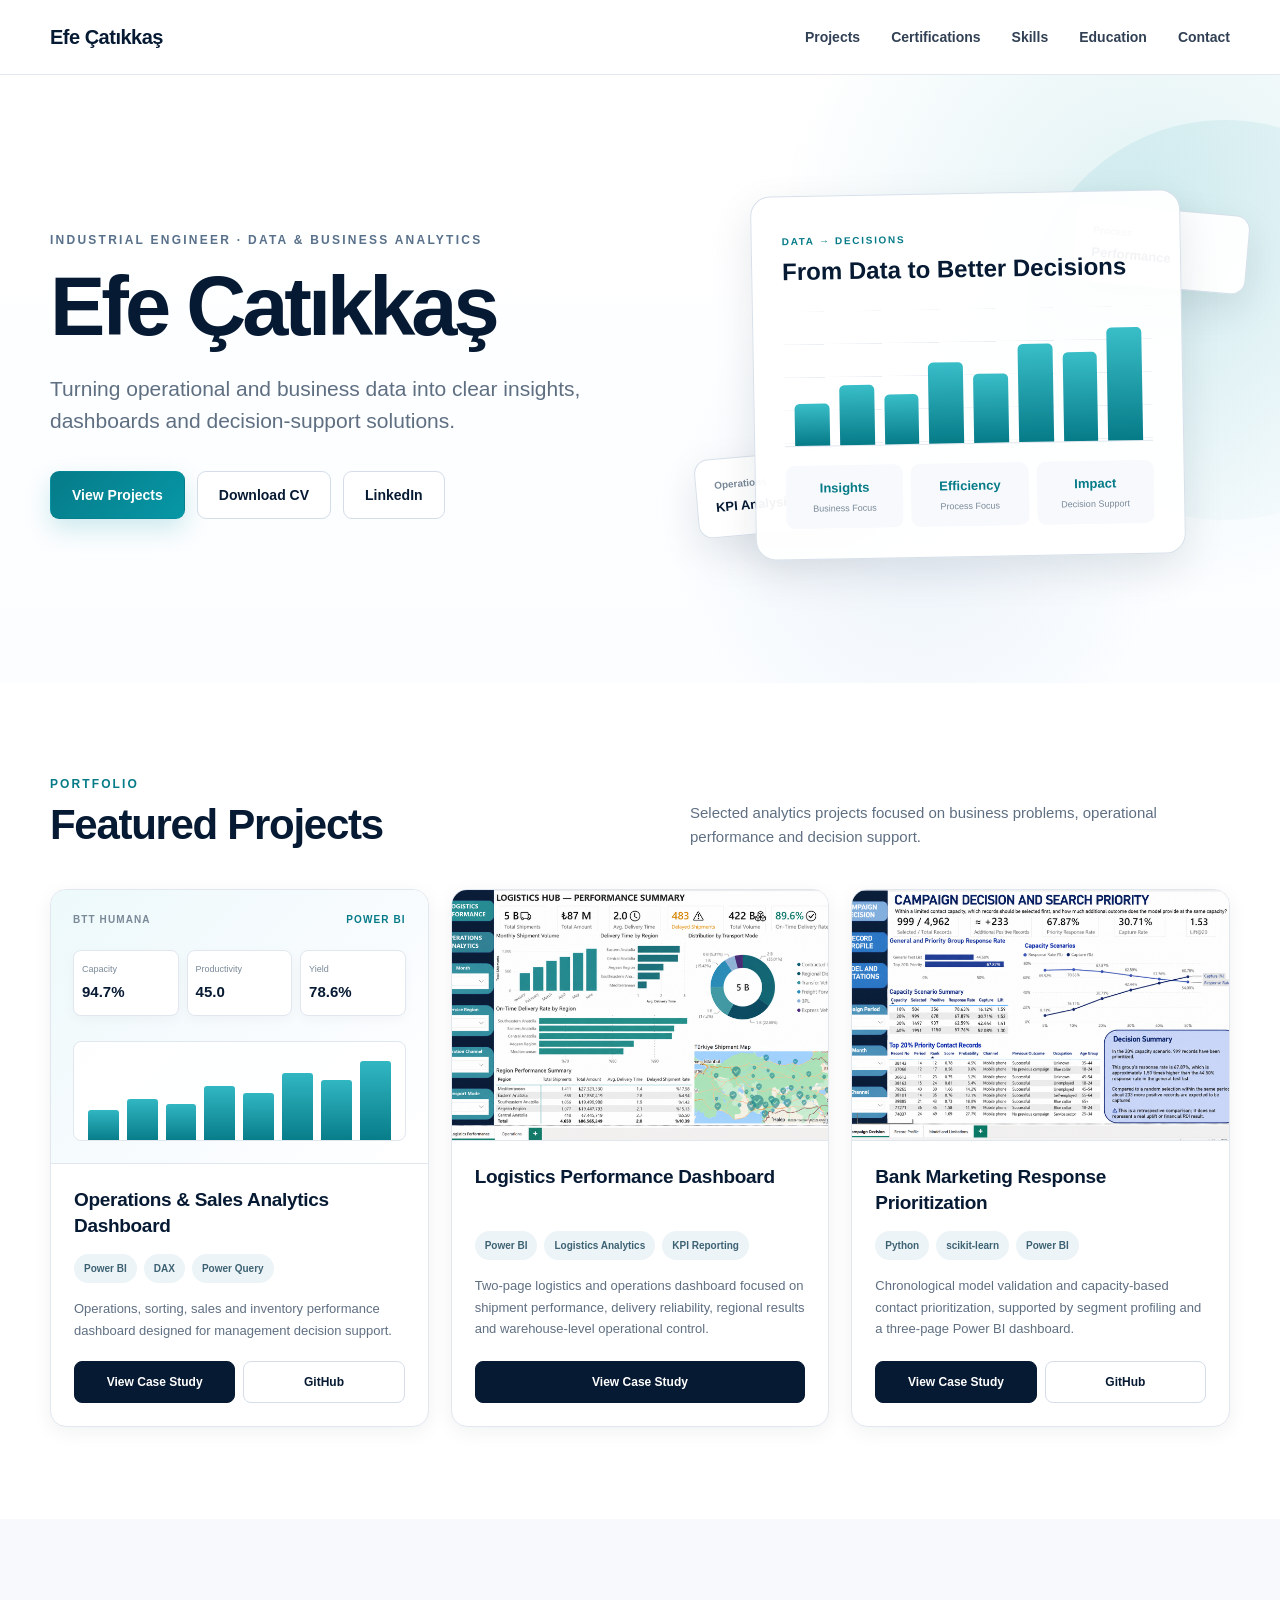
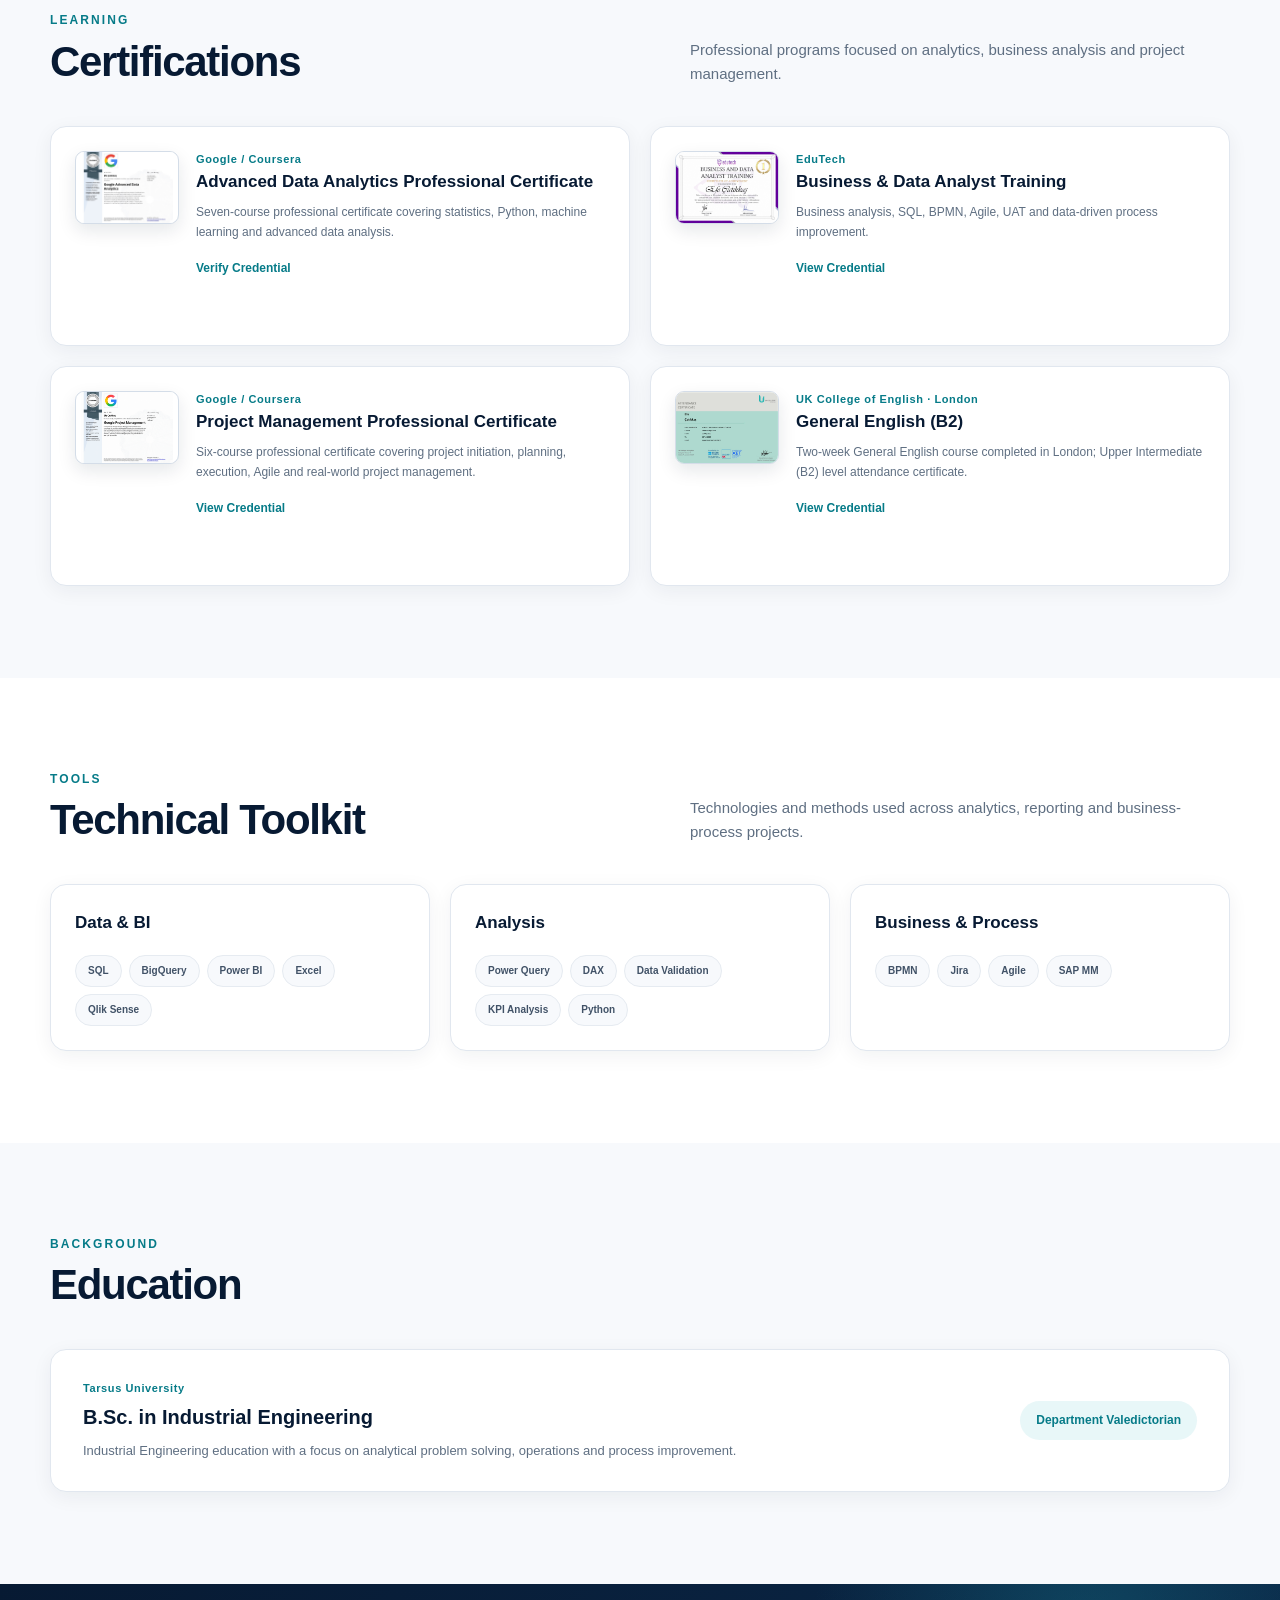
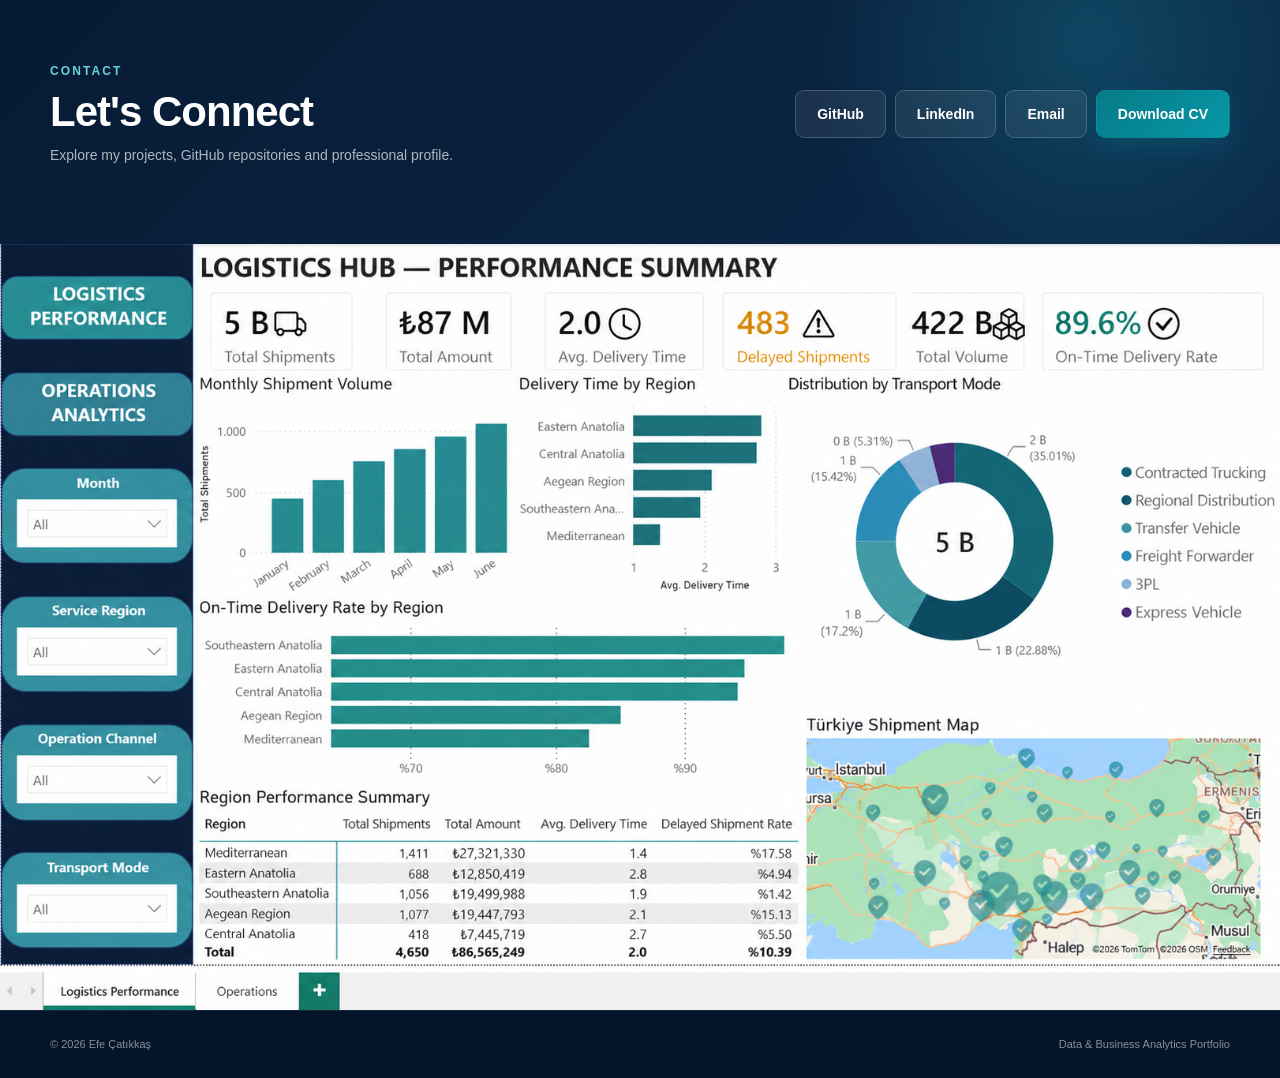
==== index.html @ 4081854e "Add Logistics dashboard hover overlay" ====
<!DOCTYPE html>
<html lang="en">

<head>
  <meta charset="UTF-8">
  <meta name="viewport" content="width=device-width, initial-scale=1.0">

  <meta
    name="description"
    content="Efe Çatıkkaş - Industrial Engineer focused on Data & Business Analytics, Power BI, SQL and business intelligence."
  >

  <title>Efe Çatıkkaş | Data & Business Analytics</title>

  <link rel="stylesheet" href="style.css">
</head>


<body>

  <!-- =========================
       NAVIGATION
  ========================== -->
  <header class="site-header">
    <div class="container nav-container">

      <a href="#home" class="logo">
        Efe Çatıkkaş
      </a>

      <nav class="nav-menu">
        <a href="#projects">Projects</a>
        <a href="#certifications">Certifications</a>
        <a href="#skills">Skills</a>
        <a href="#education">Education</a>
        <a href="#contact">Contact</a>
      </nav>

    </div>
  </header>


  <main>

    <!-- =========================
         HERO
    ========================== -->
    <section class="hero" id="home">

      <div class="container hero-grid">

        <div class="hero-content">

          <p class="eyebrow">
            INDUSTRIAL ENGINEER · DATA & BUSINESS ANALYTICS
          </p>

          <h1>
            Efe Çatıkkaş
          </h1>

          <p class="hero-description">
            Turning operational and business data into clear insights,
            dashboards and decision-support solutions.
          </p>

          <div class="hero-actions">

            <a href="#projects" class="btn btn-primary">
              View Projects
            </a>

            <a href="Efe_Catikkas_CV_EN.pdf" class="btn btn-secondary" download>
              Download CV
            </a>

            <a
              href="https://www.linkedin.com/in/efecatikkas/"
              target="_blank"
              rel="noopener noreferrer"
              class="btn btn-secondary"
            >
              LinkedIn
            </a>

          </div>

        </div>


        <div class="hero-visual">

          <div class="analytics-card main-analytics-card">

            <span class="card-label">
              DATA → DECISIONS
            </span>

            <h3>
              From Data to Better Decisions
            </h3>

            <div class="mini-chart">

              <span style="height: 35%;"></span>
              <span style="height: 50%;"></span>
              <span style="height: 42%;"></span>
              <span style="height: 68%;"></span>
              <span style="height: 58%;"></span>
              <span style="height: 82%;"></span>
              <span style="height: 75%;"></span>
              <span style="height: 95%;"></span>

            </div>

            <div class="hero-metrics">

              <div>
                <strong>Insights</strong>
                <span>Business Focus</span>
              </div>

              <div>
                <strong>Efficiency</strong>
                <span>Process Focus</span>
              </div>

              <div>
                <strong>Impact</strong>
                <span>Decision Support</span>
              </div>

            </div>

          </div>

          <div class="analytics-card floating-card floating-card-one">
            <span>Operations</span>
            <strong>KPI Analysis</strong>
          </div>

          <div class="analytics-card floating-card floating-card-two">
            <span>Process</span>
            <strong>Performance</strong>
          </div>

        </div>

      </div>
    </section>



    <!-- =========================
         FEATURED PROJECTS
    ========================== -->
    <section class="section" id="projects">

      <div class="container">

        <div class="section-heading">

          <div>
            <p class="section-kicker">PORTFOLIO</p>
            <h2>Featured Projects</h2>
          </div>

          <p class="section-description">
            Selected analytics projects focused on business problems,
            operational performance and decision support.
          </p>

        </div>


        <div class="projects-grid">

          <!-- PROJECT 1 -->
          <article class="project-card">

            <div class="project-preview powerbi-preview">

              <div class="preview-top">
                <span>BTT HUMANA</span>
                <span>POWER BI</span>
              </div>

              <div class="preview-kpis">

                <div>
                  <small>Capacity</small>
                  <strong>94.7%</strong>
                </div>

                <div>
                  <small>Productivity</small>
                  <strong>45.0</strong>
                </div>

                <div>
                  <small>Yield</small>
                  <strong>78.6%</strong>
                </div>

              </div>

              <div class="preview-chart">
                <span style="height: 35%;"></span>
                <span style="height: 48%;"></span>
                <span style="height: 42%;"></span>
                <span style="height: 63%;"></span>
                <span style="height: 55%;"></span>
                <span style="height: 78%;"></span>
                <span style="height: 70%;"></span>
                <span style="height: 92%;"></span>
              </div>

            </div>


            <div class="project-content">

              <h3>
                Operations & Sales Analytics Dashboard
              </h3>

              <div class="tags">
                <span>Power BI</span>
                <span>DAX</span>
                <span>Power Query</span>
              </div>

              <p>
                Operations, sorting, sales and inventory performance
                dashboard designed for management decision support.
              </p>

              <div class="project-actions">
                <a href="#" class="project-link primary-link">
                  View Case Study
                </a>

                <a href="#" class="project-link">
                  GitHub
                </a>
              </div>

            </div>

          </article>



          <!-- PROJECT 2 -->
          <article class="project-card logistics-card">

            <a
              href="projects/logistics-performance.html"
              class="project-preview project-image-preview"
              aria-label="View Logistics Performance Dashboard case study"
            >
              <img
                src="assets/projects/logistics-performance/logistics%20dashboard%2001.png"
                alt="Logistics Hub Performance Summary Power BI dashboard"
                loading="lazy"
              >
            </a>

            <div class="project-content">

              <h3>
                Logistics Performance Dashboard
              </h3>

              <div class="tags">
                <span>Power BI</span>
                <span>Logistics Analytics</span>
                <span>KPI Reporting</span>
              </div>

              <p>
                Two-page logistics and operations dashboard focused on shipment performance,
                delivery reliability, regional results and warehouse-level operational control.
              </p>

              <div class="project-actions">
                <a href="projects/logistics-performance.html" class="project-link primary-link">
                  View Case Study
                </a>
              </div>

            </div>

          </article>



          <!-- PROJECT 3 -->
          <article class="project-card bank-marketing-card">

            <a
              href="projects/bank-marketing.html"
              class="project-preview project-image-preview"
              aria-label="View Bank Marketing Response Prioritization case study"
            >
              <img
                src="assets/projects/bank-marketing/dashboard_01_campaign_decision.png"
                alt="Bank Marketing campaign decision Power BI dashboard"
                loading="lazy"
              >

            </a>

            <div class="project-content">

              <h3>
                Bank Marketing Response Prioritization
              </h3>

              <div class="tags">
                <span>Python</span>
                <span>scikit-learn</span>
                <span>Power BI</span>
              </div>

              <p>
                Chronological model validation and capacity-based contact prioritization,
                supported by segment profiling and a three-page Power BI dashboard.
              </p>

              <div class="project-actions">

                <a href="projects/bank-marketing.html" class="project-link primary-link">
                  View Case Study
                </a>

                <a
                  href="https://github.com/efe-catikkas/bank-marketing-response-prioritization_v1"
                  target="_blank"
                  rel="noopener noreferrer"
                  class="project-link"
                >
                  GitHub
                </a>

              </div>

            </div>

          </article>

        </div>

      </div>

    </section>



    <!-- =========================
         CERTIFICATIONS
    ========================== -->
    <section class="section section-soft" id="certifications">

      <div class="container">

        <div class="section-heading">

          <div>
            <p class="section-kicker">LEARNING</p>
            <h2>Certifications</h2>
          </div>

          <p class="section-description">
            Professional programs focused on analytics,
            business analysis and project management.
          </p>

        </div>


        <div class="certifications-grid">

          <!-- 1. GOOGLE ADVANCED DATA ANALYTICS -->
          <article class="cert-card cert-card-with-preview">

            <a
              href="assets/certificates/google-advanced-data-analytics-certificate.jpg"
              target="_blank"
              rel="noopener noreferrer"
              class="certificate-thumb"
              aria-label="Open Google Advanced Data Analytics Professional Certificate"
            >
              <img
                src="assets/certificates/google-advanced-data-analytics-certificate.jpg"
                alt="Google Advanced Data Analytics Professional Certificate awarded to Efe Çatıkkaş"
                loading="lazy"
              >

              <span class="certificate-preview" aria-hidden="true">
                <img
                  src="assets/certificates/google-advanced-data-analytics-certificate.jpg"
                  alt=""
                >
              </span>
            </a>

            <div>
              <p class="issuer">
                Google / Coursera
              </p>

              <h3>
                Advanced Data Analytics Professional Certificate
              </h3>

              <p>
                Seven-course professional certificate covering statistics,
                Python, machine learning and advanced data analysis.
              </p>

              <a
                href="https://coursera.org/verify/professional-cert/2J6U2GYQMDMS"
                target="_blank"
                rel="noopener noreferrer"
                class="text-link"
              >
                Verify Credential
              </a>
            </div>

          </article>


          <!-- 2. EDUTECH DATA & BUSINESS ANALYST -->
          <article class="cert-card cert-card-with-preview">

            <a
              href="assets/certificates/edutech-business-data-analyst-certificate.jpg"
              target="_blank"
              rel="noopener noreferrer"
              class="certificate-thumb"
              aria-label="Open EduTech Business and Data Analyst Training certificate"
            >
              <img
                src="assets/certificates/edutech-business-data-analyst-certificate.jpg"
                alt="EduTech Business and Data Analyst Training certificate awarded to Efe Çatıkkaş"
                loading="lazy"
              >

              <span class="certificate-preview" aria-hidden="true">
                <img
                  src="assets/certificates/edutech-business-data-analyst-certificate.jpg"
                  alt=""
                >
              </span>
            </a>

            <div>
              <p class="issuer">
                EduTech
              </p>

              <h3>
                Business & Data Analyst Training
              </h3>

              <p>
                Business analysis, SQL, BPMN, Agile,
                UAT and data-driven process improvement.
              </p>

              <a
                href="assets/certificates/edutech-business-data-analyst-certificate.jpg"
                target="_blank"
                rel="noopener noreferrer"
                class="text-link"
              >
                View Credential
              </a>
            </div>

          </article>


          <!-- 3. GOOGLE PROJECT MANAGEMENT -->
          <article class="cert-card cert-card-with-preview">

            <a
              href="assets/certificates/google-project-management-certificate.png"
              target="_blank"
              rel="noopener noreferrer"
              class="certificate-thumb"
              aria-label="Open Google Project Management Professional Certificate"
            >
              <img
                src="assets/certificates/google-project-management-certificate.png"
                alt="Google Project Management Professional Certificate awarded to Efe Çatıkkaş"
                loading="lazy"
              >

              <span class="certificate-preview" aria-hidden="true">
                <img
                  src="assets/certificates/google-project-management-certificate.png"
                  alt=""
                >
              </span>
            </a>

            <div>
              <p class="issuer">
                Google / Coursera
              </p>

              <h3>
                Project Management Professional Certificate
              </h3>

              <p>
                Six-course professional certificate covering project initiation,
                planning, execution, Agile and real-world project management.
              </p>

              <a
                href="assets/certificates/google-project-management-certificate.png"
                target="_blank"
                rel="noopener noreferrer"
                class="text-link"
              >
                View Credential
              </a>
            </div>

          </article>


          <!-- 4. UK COLLEGE OF ENGLISH -->
          <article class="cert-card cert-card-with-preview">

            <a
              href="assets/certificates/uk-college-english-b2-certificate.jpg"
              target="_blank"
              rel="noopener noreferrer"
              class="certificate-thumb"
              aria-label="Open UK College of English General English B2 attendance certificate"
            >
              <img
                src="assets/certificates/uk-college-english-b2-certificate.jpg"
                alt="UK College of English General English B2 attendance certificate awarded to Efe Çatıkkaş"
                loading="lazy"
              >

              <span class="certificate-preview" aria-hidden="true">
                <img
                  src="assets/certificates/uk-college-english-b2-certificate.jpg"
                  alt=""
                >
              </span>
            </a>

            <div>
              <p class="issuer">
                UK College of English · London
              </p>

              <h3>
                General English (B2)
              </h3>

              <p>
                Two-week General English course completed in London;
                Upper Intermediate (B2) level attendance certificate.
              </p>

              <a
                href="assets/certificates/uk-college-english-b2-certificate.jpg"
                target="_blank"
                rel="noopener noreferrer"
                class="text-link"
              >
                View Credential
              </a>
            </div>

          </article>

        </div>

      </div>

    </section>



    <!-- =========================
         TECHNICAL TOOLKIT
    ========================== -->
    <section class="section" id="skills">

      <div class="container">

        <div class="section-heading">

          <div>
            <p class="section-kicker">TOOLS</p>
            <h2>Technical Toolkit</h2>
          </div>

          <p class="section-description">
            Technologies and methods used across analytics,
            reporting and business-process projects.
          </p>

        </div>


        <div class="skills-grid">

          <article class="skill-card">

            <h3>Data & BI</h3>

            <div class="skill-tags">
              <span>SQL</span>
              <span>BigQuery</span>
              <span>Power BI</span>
              <span>Excel</span>
              <span>Qlik Sense</span>
            </div>

          </article>


          <article class="skill-card">

            <h3>Analysis</h3>

            <div class="skill-tags">
              <span>Power Query</span>
              <span>DAX</span>
              <span>Data Validation</span>
              <span>KPI Analysis</span>
              <span>Python</span>
            </div>

          </article>


          <article class="skill-card">

            <h3>Business & Process</h3>

            <div class="skill-tags">
              <span>BPMN</span>
              <span>Jira</span>
              <span>Agile</span>
              <span>SAP MM</span>
            </div>

          </article>

        </div>

      </div>

    </section>



    <!-- =========================
         EDUCATION
    ========================== -->
    <section class="section section-soft" id="education">

      <div class="container">

        <div class="section-heading">

          <div>
            <p class="section-kicker">BACKGROUND</p>
            <h2>Education</h2>
          </div>

        </div>


        <article class="education-card">

          <div>

            <p class="issuer">
              Tarsus University
            </p>

            <h3>
              B.Sc. in Industrial Engineering
            </h3>

            <p>
              Industrial Engineering education with a focus on
              analytical problem solving, operations and process improvement.
            </p>

          </div>

          <div class="education-highlight">
            Department Valedictorian
          </div>

        </article>

      </div>

    </section>



    <!-- =========================
         CONTACT
    ========================== -->
    <section class="contact-section" id="contact">

      <div class="container contact-grid">

        <div>

          <p class="section-kicker">
            CONTACT
          </p>

          <h2>
            Let's Connect
          </h2>

          <p>
            Explore my projects, GitHub repositories and professional profile.
          </p>

        </div>


        <div class="contact-actions">

          <a
            href="https://github.com/efe-catikkas"
            target="_blank"
            rel="noopener noreferrer"
            class="btn btn-secondary"
          >
            GitHub
          </a>

          <a
            href="https://www.linkedin.com/in/efecatikkas/"
            target="_blank"
            rel="noopener noreferrer"
            class="btn btn-secondary"
          >
            LinkedIn
          </a>

          <a href="mailto:a.efe.catikkas@gmail.com" class="btn btn-secondary">
            Email
          </a>

          <a href="Efe_Catikkas_CV_EN.pdf" class="btn btn-primary" download>
            Download CV
          </a>

        </div>

      </div>

    </section>

  </main>



  <div class="bank-marketing-hover-overlay" aria-hidden="true">
    <div class="bank-marketing-hover-frame">
      <img
        src="assets/projects/bank-marketing/dashboard_01_campaign_decision.png"
        alt=""
      >
    </div>
  </div>


  <div class="logistics-hover-overlay" aria-hidden="true">
    <div class="logistics-hover-frame">
      <img
        src="assets/projects/logistics-performance/logistics%20dashboard%2001.png"
        alt=""
      >
    </div>
  </div>


  <!-- =========================
       FOOTER
  ========================== -->
  <footer class="footer">

    <div class="container footer-content">

      <p>
        © 2026 Efe Çatıkkaş
      </p>

      <p>
        Data & Business Analytics Portfolio
      </p>

    </div>

  </footer>

  <script src="script.js"></script>

</body>

</html>
---- style.css ----
/* =========================================================
   EFE ÇATIKKAŞ
   DATA & BUSINESS ANALYTICS PORTFOLIO
   ========================================================= */


/* =========================
   ROOT / DESIGN TOKENS
========================= */

:root {
  --navy: #071a33;
  --navy-2: #0b2443;
  --navy-3: #12345a;

  --teal: #0797a6;
  --teal-dark: #067b88;
  --teal-soft: #e8f7f8;

  --blue-soft: #eef5fb;

  --text: #14233a;
  --text-soft: #5f6f82;
  --text-light: #7a8998;

  --white: #ffffff;
  --background: #ffffff;
  --background-soft: #f7f9fc;

  --border: #e1e7ef;
  --border-dark: #d4dde8;

  --shadow-sm:
    0 5px 20px rgba(7, 26, 51, 0.06);

  --shadow-md:
    0 15px 40px rgba(7, 26, 51, 0.10);

  --shadow-lg:
    0 25px 60px rgba(7, 26, 51, 0.14);

  --radius-sm: 10px;
  --radius-md: 16px;
  --radius-lg: 24px;

  --container: 1180px;
}


/* =========================
   RESET
========================= */

* {
  margin: 0;
  padding: 0;
  box-sizing: border-box;
}

html {
  scroll-behavior: smooth;
  scroll-padding-top: 90px;
}

body {
  font-family:
    Inter,
    ui-sans-serif,
    -apple-system,
    BlinkMacSystemFont,
    "Segoe UI",
    Roboto,
    Helvetica,
    Arial,
    sans-serif;

  background: var(--background);
  color: var(--text);
  line-height: 1.6;
  -webkit-font-smoothing: antialiased;
}

a {
  color: inherit;
  text-decoration: none;
}

button,
a {
  -webkit-tap-highlight-color: transparent;
}

img {
  max-width: 100%;
  display: block;
}


/* =========================
   GENERAL LAYOUT
========================= */

.container {
  width: min(calc(100% - 48px), var(--container));
  margin: 0 auto;
}

.section {
  padding: 92px 0;
}

.section-soft {
  background: var(--background-soft);
}

.section-heading {
  display: flex;
  align-items: flex-end;
  justify-content: space-between;
  gap: 40px;
  margin-bottom: 40px;
}

.section-heading h2 {
  font-size: clamp(30px, 4vw, 42px);
  line-height: 1.15;
  letter-spacing: -1.3px;
  color: var(--navy);
}

.section-kicker {
  color: var(--teal-dark);
  font-size: 12px;
  font-weight: 800;
  letter-spacing: 2.1px;
  margin-bottom: 7px;
}

.section-description {
  max-width: 540px;
  color: var(--text-soft);
  font-size: 15px;
}


/* =========================
   NAVIGATION
========================= */

.site-header {
  position: sticky;
  top: 0;
  z-index: 1000;

  background: rgba(255, 255, 255, 0.92);
  backdrop-filter: blur(16px);
  -webkit-backdrop-filter: blur(16px);

  border-bottom: 1px solid rgba(225, 231, 239, 0.9);
}

.nav-container {
  min-height: 74px;

  display: flex;
  align-items: center;
  justify-content: space-between;
  gap: 30px;
}

.logo {
  color: var(--navy);
  font-weight: 800;
  font-size: 20px;
  letter-spacing: -0.5px;
  transition: color 0.2s ease;
}

.logo:hover {
  color: var(--teal-dark);
}

.nav-menu {
  display: flex;
  align-items: center;
  gap: 31px;
}

.nav-menu a {
  position: relative;

  font-size: 14px;
  font-weight: 600;
  color: #314054;

  transition: color 0.2s ease;
}

.nav-menu a::after {
  content: "";
  position: absolute;

  left: 0;
  bottom: -7px;

  width: 0;
  height: 2px;

  background: var(--teal);
  border-radius: 99px;

  transition: width 0.22s ease;
}

.nav-menu a:hover {
  color: var(--teal-dark);
}

.nav-menu a:hover::after {
  width: 100%;
}


/* =========================
   BUTTONS
========================= */

.btn {
  min-height: 48px;

  display: inline-flex;
  align-items: center;
  justify-content: center;

  padding: 0 21px;

  border-radius: 9px;

  font-size: 14px;
  font-weight: 700;

  border: 1px solid transparent;

  transition:
    transform 0.2s ease,
    box-shadow 0.2s ease,
    background 0.2s ease,
    border-color 0.2s ease;
}

.btn:hover {
  transform: translateY(-2px);
}

.btn-primary {
  background: linear-gradient(
    135deg,
    var(--teal-dark),
    var(--teal)
  );

  color: white;

  box-shadow:
    0 10px 25px rgba(7, 151, 166, 0.19);
}

.btn-primary:hover {
  box-shadow:
    0 14px 32px rgba(7, 151, 166, 0.26);
}

.btn-secondary {
  background: white;
  color: var(--navy);

  border-color: var(--border-dark);
}

.btn-secondary:hover {
  border-color: var(--teal);
  box-shadow: var(--shadow-sm);
}


/* =========================
   HERO
========================= */

.hero {
  position: relative;
  overflow: hidden;

  padding: 90px 0 98px;

  background:
    radial-gradient(
      circle at 90% 25%,
      rgba(7, 151, 166, 0.12),
      transparent 30%
    ),
    radial-gradient(
      circle at 72% 72%,
      rgba(39, 115, 180, 0.08),
      transparent 25%
    ),
    linear-gradient(
      180deg,
      #ffffff 0%,
      #fbfdff 100%
    );
}

.hero::before {
  content: "";

  position: absolute;
  width: 400px;
  height: 400px;

  top: 45px;
  right: -145px;

  border-radius: 50%;

  background:
    linear-gradient(
      135deg,
      rgba(7, 151, 166, 0.10),
      rgba(7, 151, 166, 0)
    );

  pointer-events: none;
}

.hero-grid {
  display: grid;
  grid-template-columns:
    minmax(0, 1.05fr)
    minmax(420px, 0.95fr);

  align-items: center;
  gap: 76px;
}

.hero-content {
  position: relative;
  z-index: 5;
}

.eyebrow {
  margin-bottom: 16px;

  color: #58708a;

  font-size: 12px;
  font-weight: 800;

  letter-spacing: 2.25px;
}

.hero h1 {
  color: var(--navy);

  font-size: clamp(54px, 7vw, 83px);
  line-height: 0.98;

  letter-spacing: -4px;
  font-weight: 800;

  margin-bottom: 25px;
}

.hero-description {
  max-width: 650px;

  color: var(--text-soft);

  font-size: clamp(18px, 2vw, 21px);
  line-height: 1.55;
}

.hero-actions {
  display: flex;
  flex-wrap: wrap;
  gap: 12px;

  margin-top: 33px;
}


/* =========================
   HERO ANALYTICS GRAPHIC
========================= */

.hero-visual {
  position: relative;

  min-height: 420px;

  display: flex;
  align-items: center;
  justify-content: center;
}

.analytics-card {
  background: rgba(255, 255, 255, 0.95);

  border: 1px solid rgba(210, 220, 231, 0.88);

  box-shadow: var(--shadow-md);
}

.main-analytics-card {
  position: relative;
  z-index: 3;

  width: min(100%, 430px);

  padding: 30px;

  border-radius: 20px;

  transform: rotate(-1deg);
}

.card-label {
  display: inline-block;

  color: var(--teal-dark);

  font-size: 10px;
  font-weight: 800;

  letter-spacing: 1.7px;

  margin-bottom: 8px;
}

.main-analytics-card h3 {
  color: var(--navy);

  font-size: 24px;
  line-height: 1.2;

  margin-bottom: 25px;
}

.mini-chart {
  height: 135px;

  padding: 15px 10px 0;

  display: flex;
  align-items: flex-end;
  justify-content: space-between;
  gap: 10px;

  border-bottom: 1px solid var(--border);

  background:
    repeating-linear-gradient(
      to bottom,
      transparent,
      transparent 32px,
      rgba(225, 231, 239, 0.75) 33px
    );
}

.mini-chart span {
  width: 10%;

  border-radius: 5px 5px 0 0;

  background:
    linear-gradient(
      to top,
      var(--teal-dark),
      #39bec8
    );
}

.hero-metrics {
  display: grid;
  grid-template-columns: repeat(3, 1fr);

  gap: 8px;

  margin-top: 19px;
}

.hero-metrics div {
  padding: 13px 8px;

  text-align: center;

  background: var(--background-soft);

  border-radius: 9px;
}

.hero-metrics strong {
  display: block;

  color: var(--teal-dark);

  font-size: 13px;
}

.hero-metrics span {
  display: block;

  margin-top: 2px;

  color: var(--text-light);

  font-size: 9px;
}

.floating-card {
  position: absolute;

  width: 175px;

  padding: 18px;

  border-radius: 14px;

  z-index: 2;
}

.floating-card span {
  display: block;

  color: var(--text-light);

  font-size: 10px;
  font-weight: 600;

  margin-bottom: 4px;
}

.floating-card strong {
  display: block;

  color: var(--navy);

  font-size: 13px;
}

.floating-card-one {
  left: -10px;
  bottom: 53px;

  transform: rotate(-5deg);
}

.floating-card-two {
  right: -18px;
  top: 44px;

  transform: rotate(5deg);
}


/* =========================
   PROJECTS
========================= */

.projects-grid {
  display: grid;

  grid-template-columns: repeat(3, 1fr);

  gap: 22px;
}

.project-card {
  overflow: hidden;

  display: flex;
  flex-direction: column;

  background: white;

  border: 1px solid var(--border);

  border-radius: var(--radius-md);

  box-shadow: var(--shadow-sm);

  transition:
    transform 0.25s ease,
    box-shadow 0.25s ease,
    border-color 0.25s ease;
}

.project-card:hover {
  transform: translateY(-7px);

  border-color: #cbd8e4;

  box-shadow: var(--shadow-md);
}

.project-preview {
  min-height: 250px;

  padding: 22px;

  border-bottom: 1px solid var(--border);

  background:
    linear-gradient(
      145deg,
      #f3f8fb,
      #ffffff
    );
}

.preview-top {
  display: flex;
  align-items: center;
  justify-content: space-between;

  margin-bottom: 22px;

  font-size: 10px;
  font-weight: 800;

  letter-spacing: 1.1px;

  color: var(--text-light);
}

.preview-top span:last-child {
  color: var(--teal-dark);
}

.preview-kpis {
  display: grid;

  grid-template-columns: repeat(3, 1fr);

  gap: 8px;

  margin-bottom: 25px;
}

.preview-kpis div {
  padding: 11px 8px;

  background: white;

  border: 1px solid var(--border);
  border-radius: 8px;

  box-shadow:
    0 4px 12px rgba(7, 26, 51, 0.035);
}

.preview-kpis small {
  display: block;

  color: var(--text-light);

  font-size: 9px;

  margin-bottom: 2px;
}

.preview-kpis strong {
  color: var(--navy);

  font-size: 15px;
}


/* Power BI preview */

.powerbi-preview {
  background:
    linear-gradient(
      135deg,
      #edf9fa,
      #f7fbfe 50%,
      #ffffff
    );
}

.preview-chart {
  height: 100px;

  display: flex;
  align-items: flex-end;
  gap: 8px;

  padding: 12px 14px 0;

  border-radius: 8px;

  background: rgba(255, 255, 255, 0.9);

  border: 1px solid var(--border);
}

.preview-chart span {
  flex: 1;

  min-height: 12px;

  background:
    linear-gradient(
      to top,
      #087d8a,
      #31b7c2
    );

  border-radius: 3px 3px 0 0;
}


/* Forensic preview */

.forensic-preview {
  background:
    linear-gradient(
      135deg,
      #f3f7fb,
      #ffffff
    );
}

.risk-bars {
  padding: 14px;

  border: 1px solid var(--border);

  border-radius: 9px;

  background: white;
}

.risk-bars div {
  display: grid;

  grid-template-columns: 98px 1fr;

  align-items: center;

  gap: 9px;

  margin-bottom: 11px;
}

.risk-bars div:last-child {
  margin-bottom: 0;
}

.risk-bars span {
  color: var(--text-soft);

  font-size: 9px;
}

.risk-bars i {
  display: block;

  height: 9px;

  border-radius: 99px;

  background:
    linear-gradient(
      to right,
      var(--navy-3),
      #4c85ba
    );
}


/* P2P preview */

.process-preview {
  background:
    linear-gradient(
      135deg,
      #eff8fb,
      #ffffff
    );
}

.process-flow {
  display: flex;
  align-items: center;
  justify-content: space-between;

  gap: 4px;

  margin: 37px 0 34px;
}

.process-flow div {
  flex: 1;

  padding: 12px 4px;

  background: white;

  border: 1px solid #bbd7e2;

  border-radius: 7px;

  color: var(--navy);

  text-align: center;

  font-size: 9px;
  font-weight: 700;

  box-shadow:
    0 4px 10px rgba(7, 26, 51, 0.04);
}

.process-flow span {
  color: var(--teal);
  font-size: 14px;
  font-weight: 800;
}

.process-summary {
  display: grid;
  grid-template-columns: repeat(2, 1fr);

  gap: 8px;
}

.process-summary div {
  padding: 10px;

  background: white;

  border: 1px solid var(--border);

  border-radius: 8px;
}

.process-summary small {
  display: block;

  color: var(--text-light);

  font-size: 9px;
}

.process-summary strong {
  color: var(--navy);
  font-size: 15px;
}


/* Project content */

.project-content {
  flex: 1;

  display: flex;
  flex-direction: column;

  padding: 23px;
}

.project-content h3 {
  min-height: 54px;

  color: var(--navy);

  font-size: 19px;
  line-height: 1.35;

  letter-spacing: -0.3px;

  margin-bottom: 13px;
}

.tags,
.skill-tags {
  display: flex;
  flex-wrap: wrap;

  gap: 7px;
}

.tags {
  margin-bottom: 15px;
}

.tags span,
.skill-tags span {
  display: inline-flex;
  align-items: center;

  min-height: 29px;

  padding: 0 10px;

  border-radius: 99px;

  background: #edf4f7;

  color: #3d6273;

  font-size: 10px;
  font-weight: 650;
}

.project-content p {
  color: var(--text-soft);

  font-size: 13px;
  line-height: 1.65;

  margin-bottom: 20px;
}

.project-actions {
  display: flex;
  gap: 8px;

  margin-top: auto;
}

.project-link {
  min-height: 42px;

  display: inline-flex;
  align-items: center;
  justify-content: center;

  flex: 1;

  padding: 0 14px;

  border-radius: 8px;

  border: 1px solid var(--border-dark);

  color: var(--navy);

  font-size: 12px;
  font-weight: 700;

  transition:
    background 0.2s ease,
    color 0.2s ease,
    border-color 0.2s ease,
    transform 0.2s ease;
}

.project-link:hover {
  transform: translateY(-1px);

  border-color: var(--teal);
}

.primary-link {
  color: white;

  background: var(--navy);

  border-color: var(--navy);
}

.primary-link:hover {
  color: white;

  background: var(--navy-2);

  border-color: var(--navy-2);
}


/* =========================
   CERTIFICATIONS
========================= */

.certifications-grid {
  display: grid;

  grid-template-columns: repeat(2, 1fr);

  gap: 20px;
}

.cert-card {
  min-height: 220px;

  display: grid;
  grid-template-columns: 54px 1fr;

  align-items: start;

  gap: 17px;

  padding: 24px;

  background: white;

  border: 1px solid var(--border);

  border-radius: var(--radius-md);

  box-shadow: var(--shadow-sm);

  transition:
    transform 0.22s ease,
    box-shadow 0.22s ease;
}

.cert-card:hover {
  transform: translateY(-5px);
  box-shadow: var(--shadow-md);
}

.cert-icon {
  width: 50px;
  height: 50px;

  display: flex;
  align-items: center;
  justify-content: center;

  border-radius: 13px;

  background:
    linear-gradient(
      135deg,
      var(--navy),
      var(--teal)
    );

  color: white;

  font-size: 20px;
  font-weight: 800;
}

.issuer {
  color: var(--teal-dark);

  font-size: 11px;
  font-weight: 800;

  letter-spacing: 0.6px;

  margin-bottom: 3px;
}

.cert-card h3 {
  color: var(--navy);

  font-size: 17px;
  line-height: 1.35;

  margin-bottom: 9px;
}

.cert-card p:not(.issuer) {
  color: var(--text-soft);

  font-size: 12px;
  line-height: 1.6;

  margin-bottom: 12px;
}

.text-link {
  color: var(--teal-dark);

  font-size: 12px;
  font-weight: 750;
}

.text-link:hover {
  text-decoration: underline;
}


/* =========================
   SKILLS
========================= */

.skills-grid {
  display: grid;

  grid-template-columns: repeat(3, 1fr);

  gap: 20px;
}

.skill-card {
  min-height: 160px;

  padding: 24px;

  background: white;

  border: 1px solid var(--border);

  border-radius: var(--radius-md);

  box-shadow: var(--shadow-sm);
}

.skill-card h3 {
  color: var(--navy);

  font-size: 17px;

  margin-bottom: 18px;
}

.skill-tags span {
  min-height: 32px;

  padding: 0 12px;

  background: var(--background-soft);

  border: 1px solid #e6ebf1;

  color: #415267;
}


/* =========================
   EDUCATION
========================= */

.education-card {
  display: flex;
  align-items: center;
  justify-content: space-between;

  gap: 40px;

  padding: 30px 32px;

  background: white;

  border: 1px solid var(--border);

  border-radius: var(--radius-md);

  box-shadow: var(--shadow-sm);
}

.education-card h3 {
  color: var(--navy);

  font-size: 20px;

  margin-bottom: 8px;
}

.education-card p:not(.issuer) {
  max-width: 670px;

  color: var(--text-soft);

  font-size: 13px;
}

.education-highlight {
  flex-shrink: 0;

  padding: 10px 16px;

  border-radius: 99px;

  background: var(--teal-soft);

  color: var(--teal-dark);

  font-size: 12px;
  font-weight: 800;
}


/* =========================
   CONTACT
========================= */

.contact-section {
  padding: 78px 0;

  color: white;

  background:
    radial-gradient(
      circle at 85% 20%,
      rgba(33, 185, 198, 0.22),
      transparent 25%
    ),
    linear-gradient(
      135deg,
      #071a33,
      #0b294a
    );
}

.contact-section .section-kicker {
  color: #67d2da;
}

.contact-grid {
  display: flex;
  align-items: center;
  justify-content: space-between;

  gap: 50px;
}

.contact-section h2 {
  font-size: clamp(30px, 4vw, 42px);

  line-height: 1.1;

  letter-spacing: -1px;

  margin-bottom: 9px;
}

.contact-section p:not(.section-kicker) {
  color: rgba(255, 255, 255, 0.68);

  font-size: 14px;
}

.contact-actions {
  display: flex;
  flex-wrap: wrap;
  justify-content: flex-end;

  gap: 9px;
}

.contact-section .btn-secondary {
  background: rgba(255, 255, 255, 0.07);

  color: white;

  border-color: rgba(255, 255, 255, 0.18);
}

.contact-section .btn-secondary:hover {
  border-color: rgba(255, 255, 255, 0.5);

  background: rgba(255, 255, 255, 0.12);
}


/* =========================
   FOOTER
========================= */

.footer {
  padding: 25px 0;

  background: #051529;

  color: rgba(255, 255, 255, 0.52);

  border-top: 1px solid rgba(255, 255, 255, 0.07);
}

.footer-content {
  display: flex;
  align-items: center;
  justify-content: space-between;

  gap: 20px;

  font-size: 11px;
}


/* =========================
   RESPONSIVE - TABLET
========================= */

@media (max-width: 1000px) {

  .hero-grid {
    grid-template-columns: 1fr;
    gap: 30px;
  }

  .hero {
    padding-top: 70px;
  }

  .hero-content {
    max-width: 760px;
  }

  .hero-visual {
    width: 100%;
    max-width: 650px;

    margin: 0 auto;
  }

  .projects-grid,
  .certifications-grid,
  .skills-grid {
    grid-template-columns: repeat(2, 1fr);
  }

  .project-card:last-child {
    grid-column: 1 / -1;
    max-width: 560px;
    width: 100%;
    margin: 0 auto;
  }

  .section-heading {
    align-items: flex-start;
    flex-direction: column;

    gap: 10px;
  }

  .contact-grid {
    flex-direction: column;
    align-items: flex-start;
  }

  .contact-actions {
    justify-content: flex-start;
  }

}


/* =========================
   RESPONSIVE - MOBILE
========================= */

@media (max-width: 720px) {

  .container {
    width: min(calc(100% - 32px), var(--container));
  }

  .section {
    padding: 68px 0;
  }


  /* Nav */

  .nav-container {
    min-height: 66px;
  }

  .logo {
    font-size: 17px;
  }

  .nav-menu {
    gap: 15px;

    overflow-x: auto;

    max-width: 65%;

    scrollbar-width: none;
  }

  .nav-menu::-webkit-scrollbar {
    display: none;
  }

  .nav-menu a {
    flex-shrink: 0;

    font-size: 11px;
  }


  /* Hero */

  .hero {
    padding: 65px 0 70px;
  }

  .hero h1 {
    font-size: clamp(48px, 16vw, 67px);

    letter-spacing: -3px;
  }

  .eyebrow {
    font-size: 10px;
  }

  .hero-description {
    font-size: 17px;
  }

  .hero-actions {
    display: grid;
    grid-template-columns: 1fr;
  }

  .hero-actions .btn {
    width: 100%;
  }

  .hero-visual {
    min-height: 350px;
  }

  .main-analytics-card {
    padding: 22px;
  }

  .floating-card {
    display: none;
  }


  /* Sections */

  .projects-grid,
  .certifications-grid,
  .skills-grid {
    grid-template-columns: 1fr;
  }

  .project-card:last-child {
    grid-column: auto;

    max-width: none;
  }

  .project-preview {
    min-height: 230px;
  }

  .cert-card {
    grid-template-columns: 47px 1fr;
  }


  /* Education */

  .education-card {
    flex-direction: column;
    align-items: flex-start;

    padding: 25px;
  }


  /* Contact */

  .contact-section {
    padding: 65px 0;
  }

  .contact-actions {
    display: grid;
    grid-template-columns: repeat(2, 1fr);

    width: 100%;
  }


  /* Footer */

  .footer-content {
    flex-direction: column;
    align-items: flex-start;

    gap: 5px;
  }

}


/* =========================
   RESPONSIVE - SMALL MOBILE
========================= */

@media (max-width: 470px) {

  .nav-menu a:nth-child(4),
  .nav-menu a:nth-child(5) {
    display: none;
  }

  .hero-metrics {
    grid-template-columns: 1fr;
  }

  .mini-chart {
    height: 115px;
  }

  .preview-kpis {
    grid-template-columns: 1fr;
  }

  .project-preview {
    min-height: auto;
  }

  .process-flow {
    flex-wrap: wrap;
  }

  .process-flow div {
    min-width: 40%;
  }

  .process-flow span {
    display: none;
  }

  .project-actions {
    flex-direction: column;
  }

  .contact-actions {
    grid-template-columns: 1fr;
  }

}/* Efe Çatıkkaş Portfolio Styles */


/* Certificate thumbnail + hover preview */

.cert-card-with-preview {
  grid-template-columns: 104px 1fr;
}

.certificate-thumb {
  position: relative;

  width: 104px;
  aspect-ratio: 1.414 / 1;

  display: block;
  align-self: start;

  overflow: visible;

  border: 1px solid var(--border-dark);
  border-radius: 9px;

  background: white;

  box-shadow:
    0 7px 18px rgba(7, 26, 51, 0.10);

  cursor: zoom-in;

  transition:
    transform 0.2s ease,
    box-shadow 0.2s ease;
}

.certificate-thumb > img {
  width: 100%;
  height: 100%;

  object-fit: contain;

  border-radius: 8px;
}

.certificate-thumb:hover {
  transform: translateY(-2px);

  box-shadow:
    0 10px 25px rgba(7, 26, 51, 0.15);
}

.certificate-thumb::after {
  content: "";

  position: fixed;
  inset: 0;

  z-index: 1998;

  background: rgba(3, 15, 30, 0.64);

  opacity: 0;
  visibility: hidden;

  pointer-events: none;

  transition:
    opacity 0.22s ease,
    visibility 0.22s ease;
}

.certificate-preview {
  position: fixed;

  left: 50%;
  top: 50%;

  z-index: 1999;

  width: min(86vw, 1100px);

  padding: 10px;

  background: white;

  border: 1px solid rgba(255, 255, 255, 0.65);
  border-radius: 14px;

  box-shadow:
    0 28px 80px rgba(0, 0, 0, 0.38);

  opacity: 0;
  visibility: hidden;

  pointer-events: none;

  transform:
    translate(-50%, -50%)
    scale(0.94);

  transition:
    opacity 0.22s ease,
    visibility 0.22s ease,
    transform 0.22s ease;
}

.certificate-preview img {
  width: 100%;
  max-height: 82vh;

  object-fit: contain;

  border-radius: 8px;
}

.certificate-thumb:hover::after,
.certificate-thumb:focus-visible::after {
  opacity: 1;
  visibility: visible;
}

.certificate-thumb:hover .certificate-preview,
.certificate-thumb:focus-visible .certificate-preview {
  opacity: 1;
  visibility: visible;

  transform:
    translate(-50%, -50%)
    scale(1);
}

@media (hover: none), (max-width: 720px) {

  .cert-card-with-preview {
    grid-template-columns: 92px 1fr;
  }

  .certificate-thumb {
    width: 92px;
  }

  .certificate-thumb::after,
  .certificate-preview {
    display: none;
  }

}


/* =========================
   PROJECT IMAGE PREVIEWS
========================= */

.project-image-preview {
  display: block;
  padding: 0;
  overflow: hidden;
  background: #eef3f8;
}

.project-image-preview img {
  width: 100%;
  height: 250px;
  object-fit: cover;
  object-position: top center;
  transition: transform 0.28s ease;
}

.project-card:hover .project-image-preview img {
  transform: scale(1.025);
}


/* =========================
   CASE STUDY PAGES
========================= */

.case-study-page {
  background: #ffffff;
}

.case-hero {
  padding: 78px 0 72px;
  background:
    radial-gradient(circle at 88% 12%, rgba(7,151,166,0.12), transparent 28%),
    linear-gradient(180deg, #ffffff 0%, #f7fafc 100%);
  border-bottom: 1px solid var(--border);
}

.case-hero-inner {
  max-width: 980px;
}

.case-back {
  display: inline-flex;
  margin-bottom: 28px;
  color: var(--teal-dark);
  font-size: 13px;
  font-weight: 750;
}

.case-hero h1 {
  max-width: 900px;
  color: var(--navy);
  font-size: clamp(44px, 6vw, 72px);
  line-height: 1.02;
  letter-spacing: -3px;
  margin-bottom: 22px;
}

.case-lead {
  max-width: 880px;
  color: var(--text-soft);
  font-size: 18px;
  line-height: 1.75;
}

.case-actions {
  display: flex;
  flex-wrap: wrap;
  gap: 10px;
  margin-top: 30px;
}

.case-section {
  padding: 82px 0;
}

.case-section-soft {
  background: var(--background-soft);
}

.case-metrics {
  display: grid;
  grid-template-columns: repeat(3, 1fr);
  gap: 14px;
  margin-bottom: 52px;
}

.case-metric {
  padding: 22px;
  background: white;
  border: 1px solid var(--border);
  border-radius: 14px;
  box-shadow: var(--shadow-sm);
}

.case-metric span {
  display: block;
  color: var(--text-light);
  font-size: 11px;
  font-weight: 700;
  margin-bottom: 4px;
}

.case-metric strong {
  color: var(--navy);
  font-size: 23px;
  line-height: 1.2;
}

.case-two-column {
  display: grid;
  grid-template-columns: repeat(2, 1fr);
  gap: 22px;
}

.case-panel {
  padding: 30px;
  background: white;
  border: 1px solid var(--border);
  border-radius: 16px;
  box-shadow: var(--shadow-sm);
}

.case-panel h2,
.case-section-heading h2 {
  color: var(--navy);
  font-size: clamp(26px, 3vw, 36px);
  line-height: 1.15;
  letter-spacing: -0.8px;
  margin-bottom: 16px;
}

.case-panel p {
  color: var(--text-soft);
  font-size: 14px;
  line-height: 1.75;
  margin-bottom: 12px;
}

.case-list {
  padding-left: 20px;
  color: var(--text-soft);
}

.case-list li {
  margin-bottom: 9px;
  font-size: 14px;
}

.case-section-heading {
  max-width: 760px;
  margin-bottom: 38px;
}

.case-section-heading p:not(.section-kicker) {
  color: var(--text-soft);
  font-size: 15px;
  line-height: 1.7;
}

.dashboard-showcase {
  margin-bottom: 50px;
}

.dashboard-showcase:last-child {
  margin-bottom: 0;
}

.dashboard-copy {
  display: flex;
  align-items: flex-start;
  gap: 18px;
  margin-bottom: 16px;
}

.dashboard-number {
  min-width: 44px;
  color: var(--teal-dark);
  font-size: 13px;
  font-weight: 800;
  letter-spacing: 1px;
}

.dashboard-copy h3 {
  color: var(--navy);
  font-size: 22px;
  margin-bottom: 4px;
}

.dashboard-copy p {
  max-width: 720px;
  color: var(--text-soft);
  font-size: 13px;
}

.dashboard-image-link {
  display: block;
  overflow: hidden;
  background: white;
  border: 1px solid var(--border);
  border-radius: 16px;
  box-shadow: var(--shadow-md);
}

.dashboard-image-link img {
  width: 100%;
  height: auto;
  transition: transform 0.25s ease;
}

.dashboard-image-link:hover img {
  transform: scale(1.008);
}

.case-tags {
  margin-top: 6px;
}

@media (max-width: 900px) {
  .case-metrics {
    grid-template-columns: repeat(2, 1fr);
  }

  .case-two-column {
    grid-template-columns: 1fr;
  }
}

@media (max-width: 620px) {
  .case-hero {
    padding: 58px 0 56px;
  }

  .case-hero h1 {
    font-size: 46px;
    letter-spacing: -2px;
  }

  .case-lead {
    font-size: 16px;
  }

  .case-metrics {
    grid-template-columns: 1fr;
  }

  .case-section {
    padding: 62px 0;
  }

  .case-actions {
    display: grid;
    grid-template-columns: 1fr;
  }

  .case-actions .btn {
    width: 100%;
  }

  .project-image-preview img {
    height: 220px;
  }
}


/* =========================================================
   BANK MARKETING — VIEWPORT HOVER PREVIEW
   Uses a body class toggled by script.js.
   This avoids fixed-position elements being trapped inside
   the transformed project card.
========================================================= */

.bank-marketing-card .project-image-preview {
  cursor: zoom-in;
}

.bank-marketing-hover-overlay {
  position: fixed;
  inset: 0;
  z-index: 10000;

  display: flex;
  align-items: center;
  justify-content: center;

  padding: 24px;

  background: rgba(3, 15, 30, 0.78);
  backdrop-filter: blur(2px);
  -webkit-backdrop-filter: blur(2px);

  opacity: 0;
  visibility: hidden;
  pointer-events: none;

  transition:
    opacity 0.18s ease,
    visibility 0.18s ease;
}

.bank-marketing-hover-frame {
  display: flex;
  align-items: center;
  justify-content: center;

  max-width: 94vw;
  max-height: 92vh;

  padding: 10px;

  background: #ffffff;
  border: 1px solid rgba(255, 255, 255, 0.75);
  border-radius: 14px;

  box-shadow: 0 32px 90px rgba(0, 0, 0, 0.48);

  transform: scale(0.97);
  transition: transform 0.18s ease;
}

.bank-marketing-hover-frame img {
  display: block;

  width: auto;
  height: auto;

  max-width: min(92vw, 1450px);
  max-height: calc(92vh - 20px);

  object-fit: contain;

  border-radius: 8px;
}

body.bank-preview-open .bank-marketing-hover-overlay {
  opacity: 1;
  visibility: visible;
}

body.bank-preview-open .bank-marketing-hover-frame {
  transform: scale(1);
}

/* Prevent the normal project-card lift animation from interfering. */
body.bank-preview-open .bank-marketing-card {
  transform: none !important;
}

/* The small card image can still have a subtle hover cue. */
.bank-marketing-card .project-image-preview > img {
  transition:
    transform 0.2s ease,
    filter 0.2s ease;
}

.bank-marketing-card .project-image-preview:hover > img {
  transform: scale(1.01);
  filter: brightness(0.97);
}

@media (hover: none), (pointer: coarse), (max-width: 720px) {
  .bank-marketing-hover-overlay {
    display: none;
  }

  .bank-marketing-card .project-image-preview {
    cursor: pointer;
  }
}
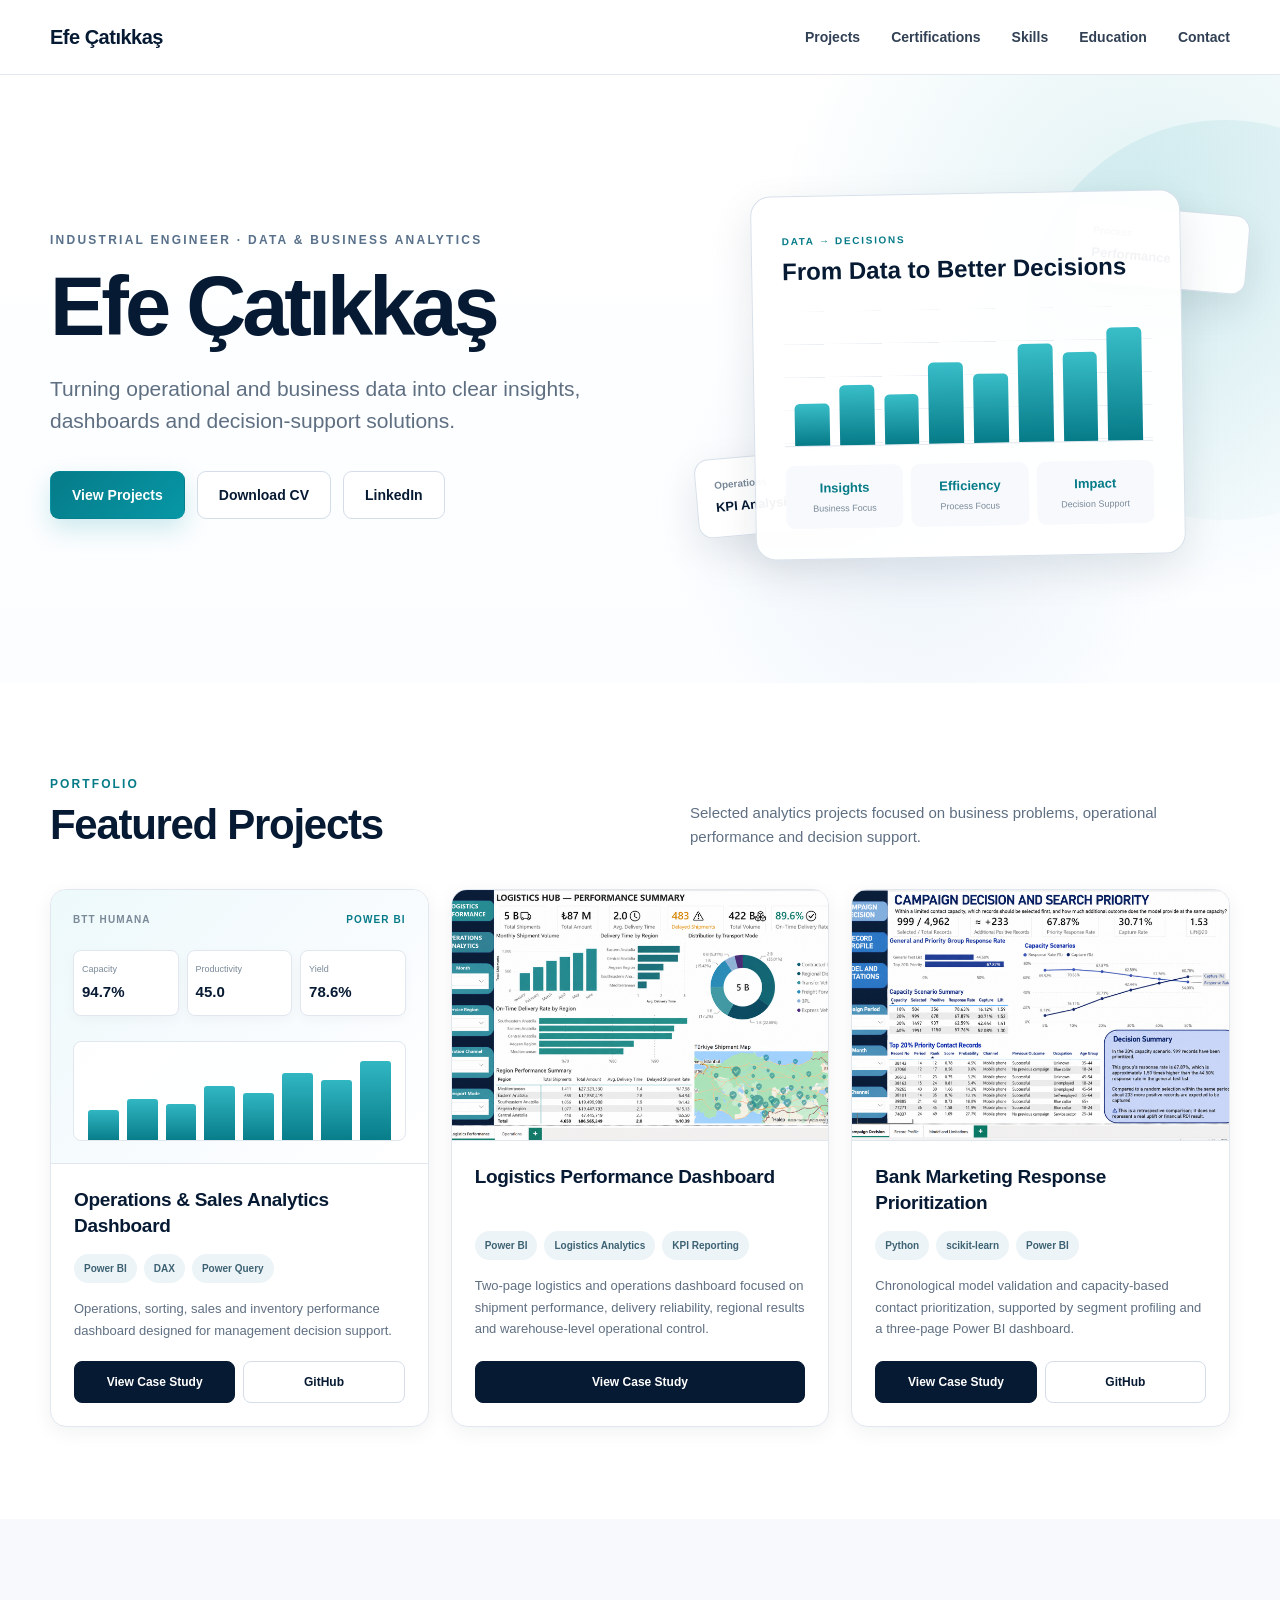
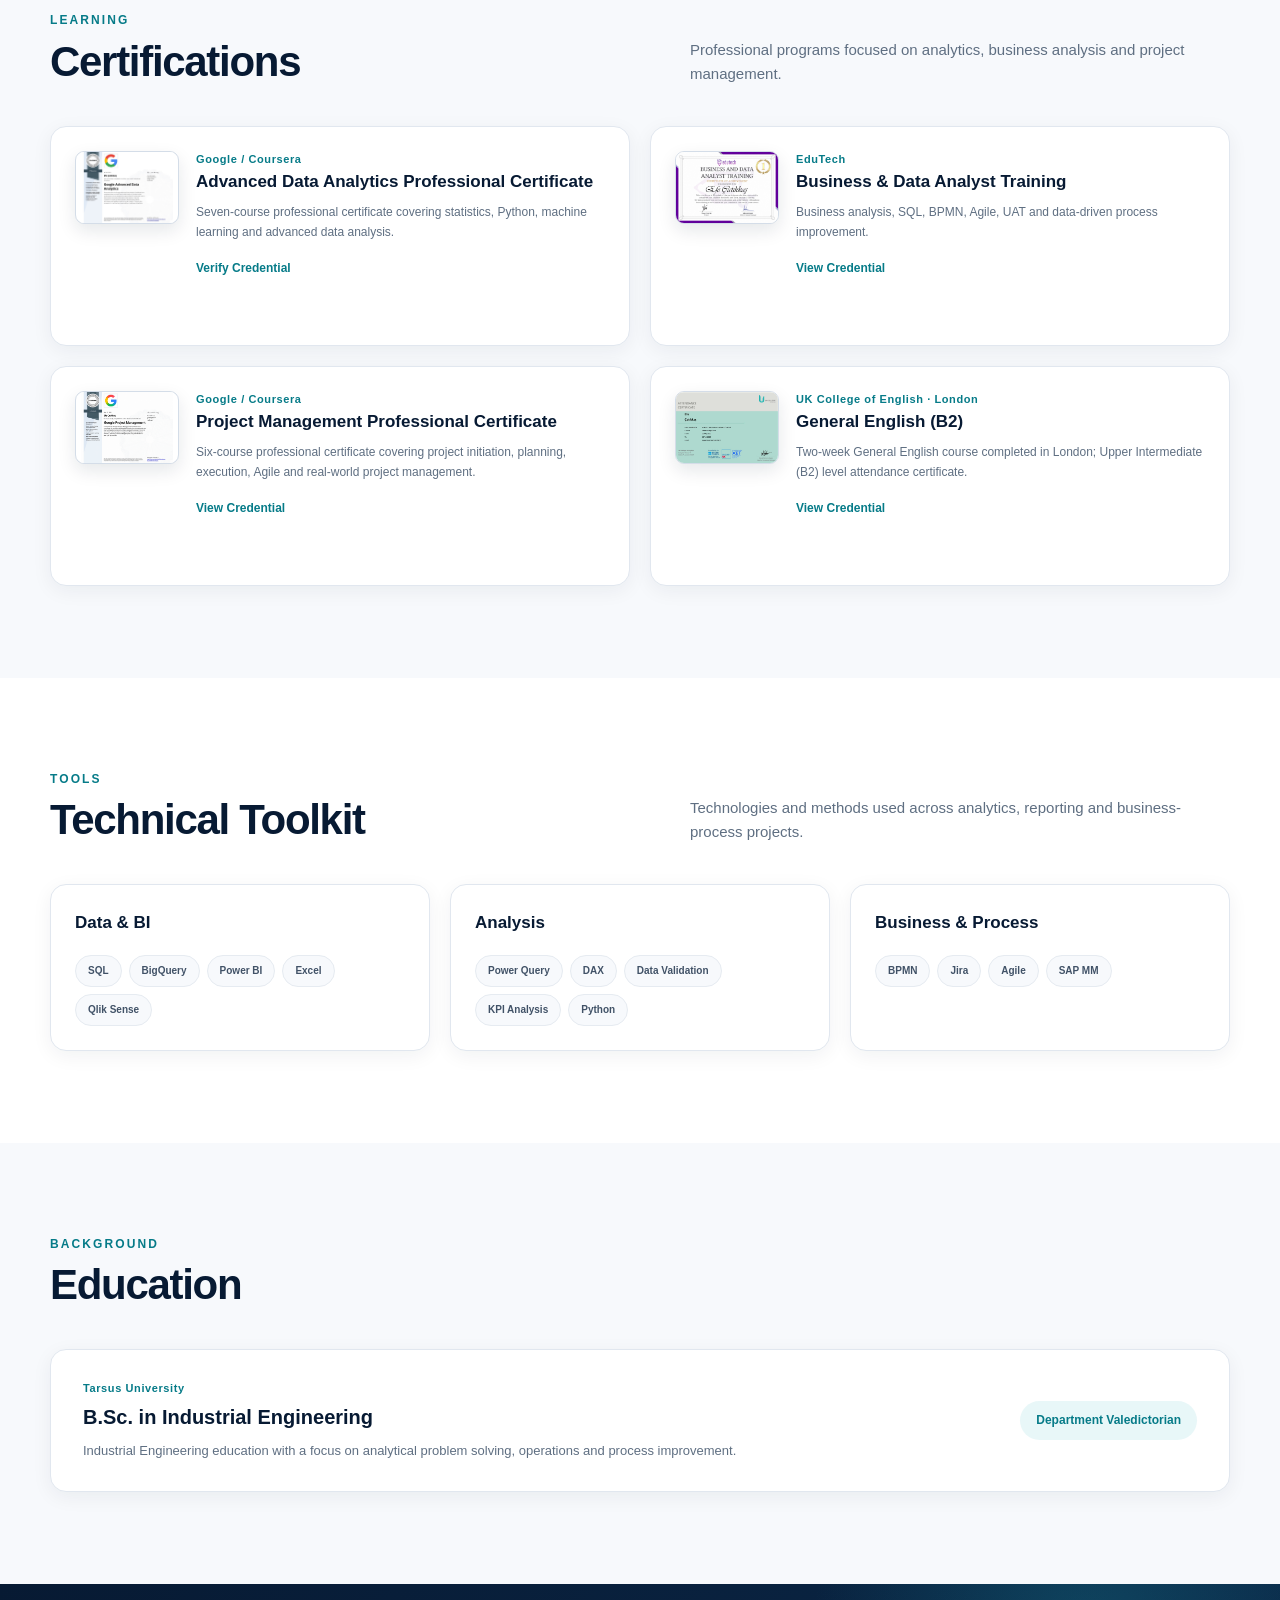
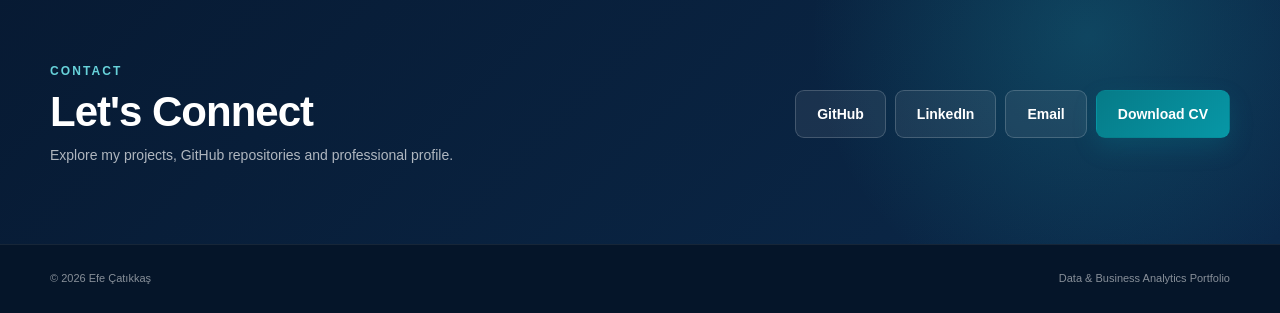
==== commit 5f24baac: "Remove static Logistics preview from page flow" ====
--- a/index.html
+++ b/index.html
@@ -787,16 +787,6 @@
   </div>
 
 
-  <div class="logistics-hover-overlay" aria-hidden="true">
-    <div class="logistics-hover-frame">
-      <img
-        src="assets/projects/logistics-performance/logistics%20dashboard%2001.png"
-        alt=""
-      >
-    </div>
-  </div>
-
-
   <!-- =========================
        FOOTER
   ========================== -->
--- a/style.css
+++ b/style.css
@@ -2058,3 +2058,106 @@
     cursor: pointer;
   }
 }
+
+
+
+/* =========================================================
+   LOGISTICS — VIEWPORT HOVER PREVIEW
+   Mirrors the working Bank Marketing implementation.
+========================================================= */
+
+.logistics-card .project-image-preview {
+  cursor: zoom-in;
+}
+
+.logistics-hover-overlay {
+  position: fixed;
+  inset: 0;
+  z-index: 10000;
+
+  display: flex;
+  align-items: center;
+  justify-content: center;
+
+  padding: 24px;
+
+  background: rgba(3, 15, 30, 0.78);
+  backdrop-filter: blur(2px);
+  -webkit-backdrop-filter: blur(2px);
+
+  opacity: 0;
+  visibility: hidden;
+  pointer-events: none;
+
+  transition:
+    opacity 0.18s ease,
+    visibility 0.18s ease;
+}
+
+.logistics-hover-frame {
+  display: flex;
+  align-items: center;
+  justify-content: center;
+
+  max-width: 94vw;
+  max-height: 92vh;
+
+  padding: 10px;
+
+  background: #ffffff;
+  border: 1px solid rgba(255, 255, 255, 0.75);
+  border-radius: 14px;
+
+  box-shadow: 0 32px 90px rgba(0, 0, 0, 0.48);
+
+  transform: scale(0.97);
+  transition: transform 0.18s ease;
+}
+
+.logistics-hover-frame img {
+  display: block;
+
+  width: auto;
+  height: auto;
+
+  max-width: min(92vw, 1450px);
+  max-height: calc(92vh - 20px);
+
+  object-fit: contain;
+
+  border-radius: 8px;
+}
+
+body.logistics-preview-open .logistics-hover-overlay {
+  opacity: 1;
+  visibility: visible;
+}
+
+body.logistics-preview-open .logistics-hover-frame {
+  transform: scale(1);
+}
+
+body.logistics-preview-open .logistics-card {
+  transform: none !important;
+}
+
+.logistics-card .project-image-preview > img {
+  transition:
+    transform 0.2s ease,
+    filter 0.2s ease;
+}
+
+.logistics-card .project-image-preview:hover > img {
+  transform: scale(1.01);
+  filter: brightness(0.97);
+}
+
+@media (hover: none), (pointer: coarse), (max-width: 720px) {
+  .logistics-hover-overlay {
+    display: none;
+  }
+
+  .logistics-card .project-image-preview {
+    cursor: pointer;
+  }
+}
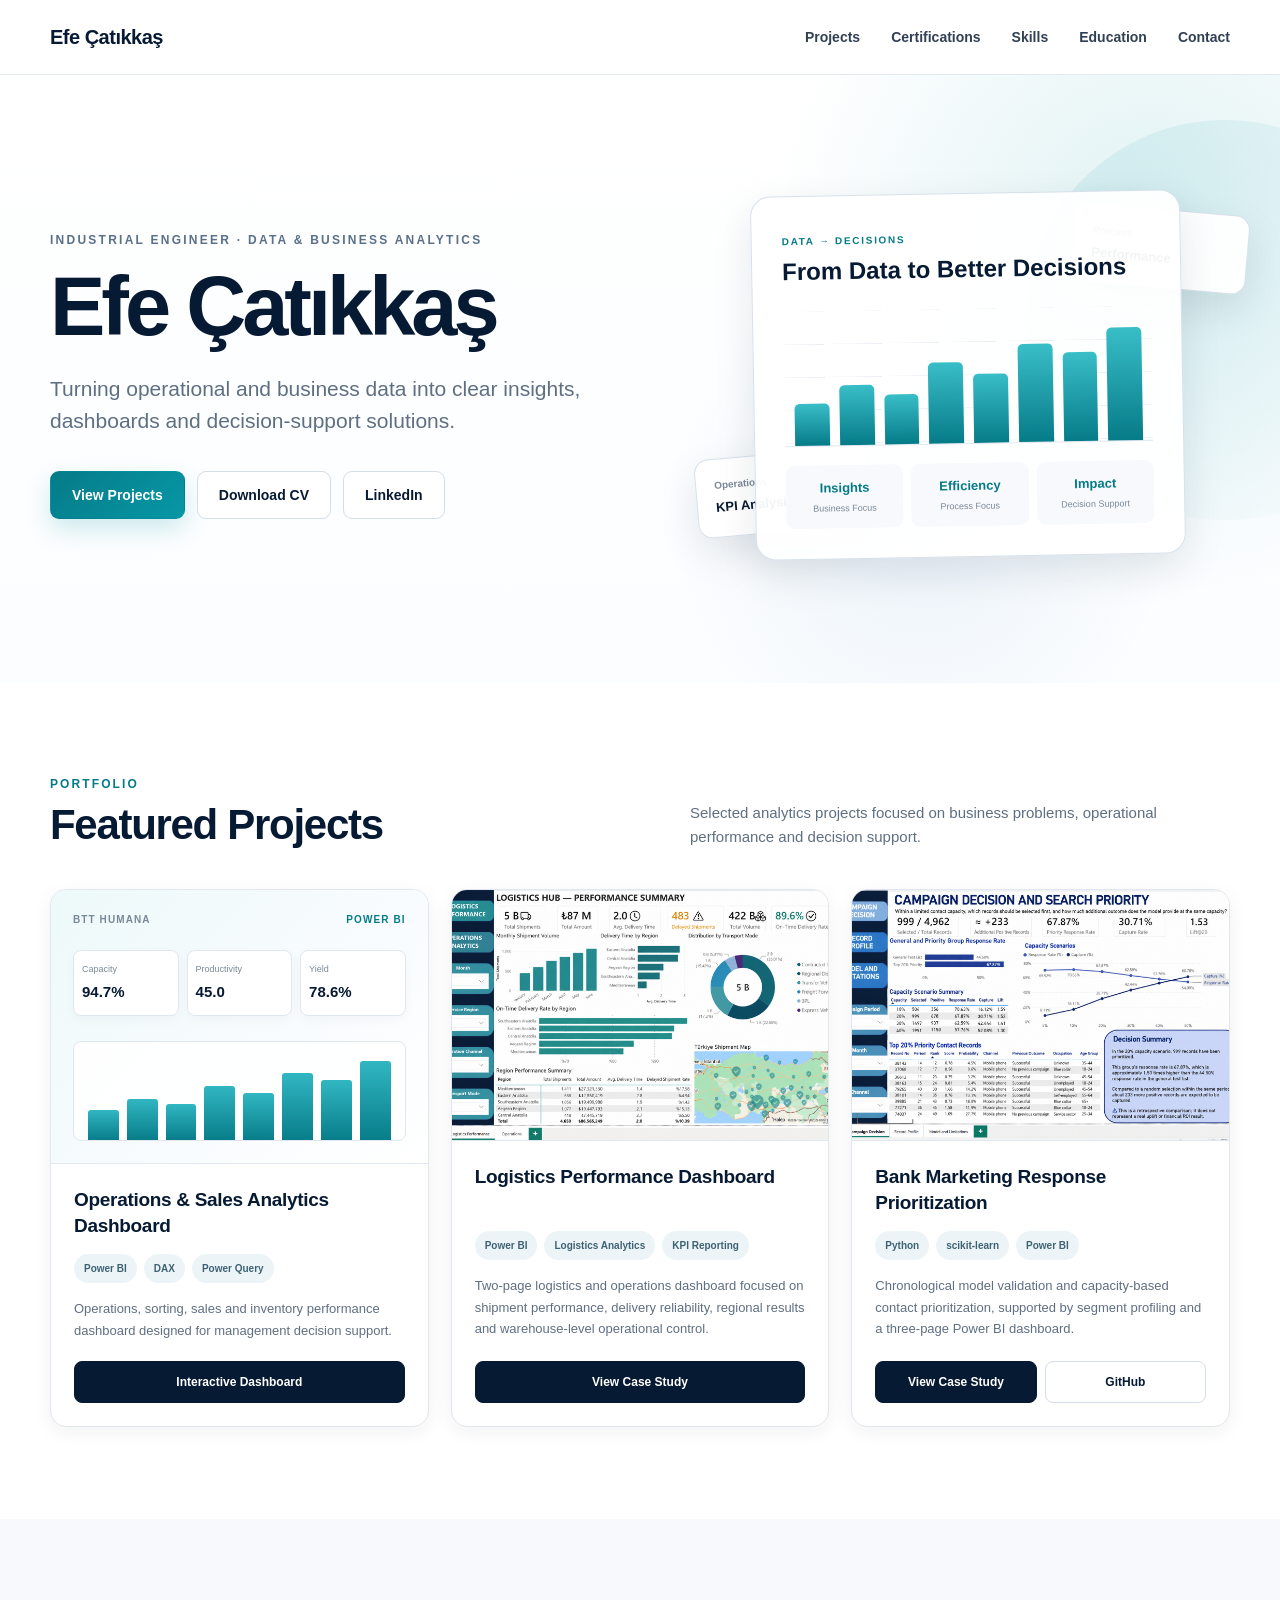
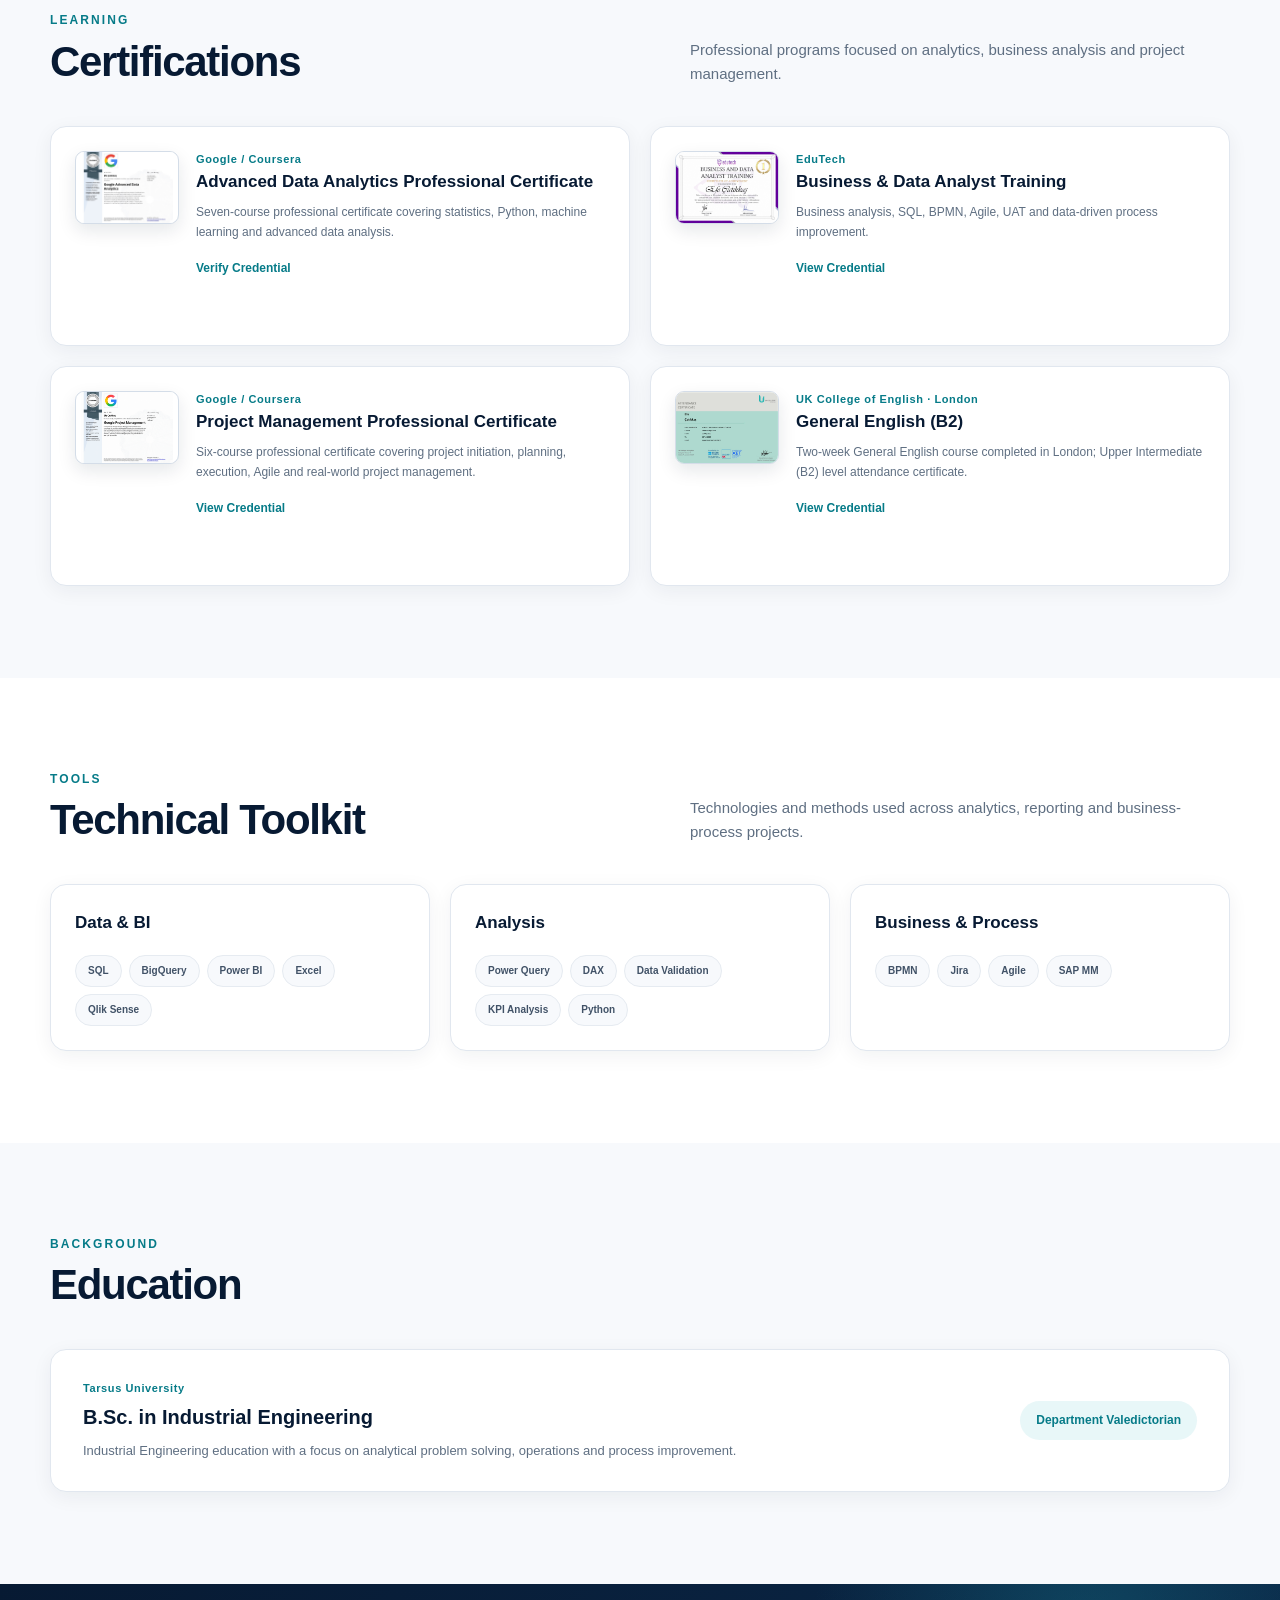
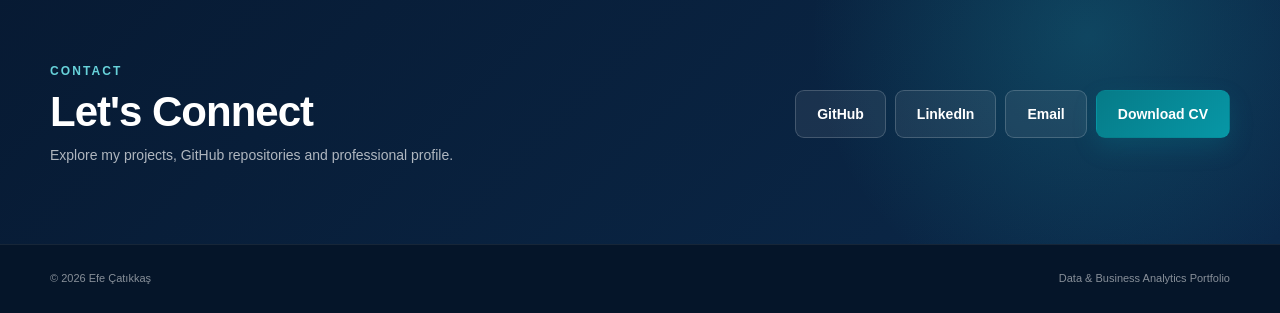
==== commit 857e29c2: "Link BTT Humana interactive Power BI dashboard" ====
--- a/index.html
+++ b/index.html
@@ -236,13 +236,14 @@
               </p>
 
               <div class="project-actions">
-                <a href="#" class="project-link primary-link">
-                  View Case Study
+
+                <a
+                  href="projects/btt-humana.html"
+                  class="project-link primary-link"
+                >
+                  Interactive Dashboard
                 </a>
 
-                <a href="#" class="project-link">
-                  GitHub
-                </a>
               </div>
 
             </div>
--- a/style.css
+++ b/style.css
@@ -2060,85 +2060,9 @@
 }
 
 
-
-/* =========================================================
-   LOGISTICS — VIEWPORT HOVER PREVIEW
-   Mirrors the working Bank Marketing implementation.
-========================================================= */
-
+/* Logistics card hover cue */
 .logistics-card .project-image-preview {
   cursor: zoom-in;
-}
-
-.logistics-hover-overlay {
-  position: fixed;
-  inset: 0;
-  z-index: 10000;
-
-  display: flex;
-  align-items: center;
-  justify-content: center;
-
-  padding: 24px;
-
-  background: rgba(3, 15, 30, 0.78);
-  backdrop-filter: blur(2px);
-  -webkit-backdrop-filter: blur(2px);
-
-  opacity: 0;
-  visibility: hidden;
-  pointer-events: none;
-
-  transition:
-    opacity 0.18s ease,
-    visibility 0.18s ease;
-}
-
-.logistics-hover-frame {
-  display: flex;
-  align-items: center;
-  justify-content: center;
-
-  max-width: 94vw;
-  max-height: 92vh;
-
-  padding: 10px;
-
-  background: #ffffff;
-  border: 1px solid rgba(255, 255, 255, 0.75);
-  border-radius: 14px;
-
-  box-shadow: 0 32px 90px rgba(0, 0, 0, 0.48);
-
-  transform: scale(0.97);
-  transition: transform 0.18s ease;
-}
-
-.logistics-hover-frame img {
-  display: block;
-
-  width: auto;
-  height: auto;
-
-  max-width: min(92vw, 1450px);
-  max-height: calc(92vh - 20px);
-
-  object-fit: contain;
-
-  border-radius: 8px;
-}
-
-body.logistics-preview-open .logistics-hover-overlay {
-  opacity: 1;
-  visibility: visible;
-}
-
-body.logistics-preview-open .logistics-hover-frame {
-  transform: scale(1);
-}
-
-body.logistics-preview-open .logistics-card {
-  transform: none !important;
 }
 
 .logistics-card .project-image-preview > img {
@@ -2151,13 +2075,3 @@
   transform: scale(1.01);
   filter: brightness(0.97);
 }
-
-@media (hover: none), (pointer: coarse), (max-width: 720px) {
-  .logistics-hover-overlay {
-    display: none;
-  }
-
-  .logistics-card .project-image-preview {
-    cursor: pointer;
-  }
-}
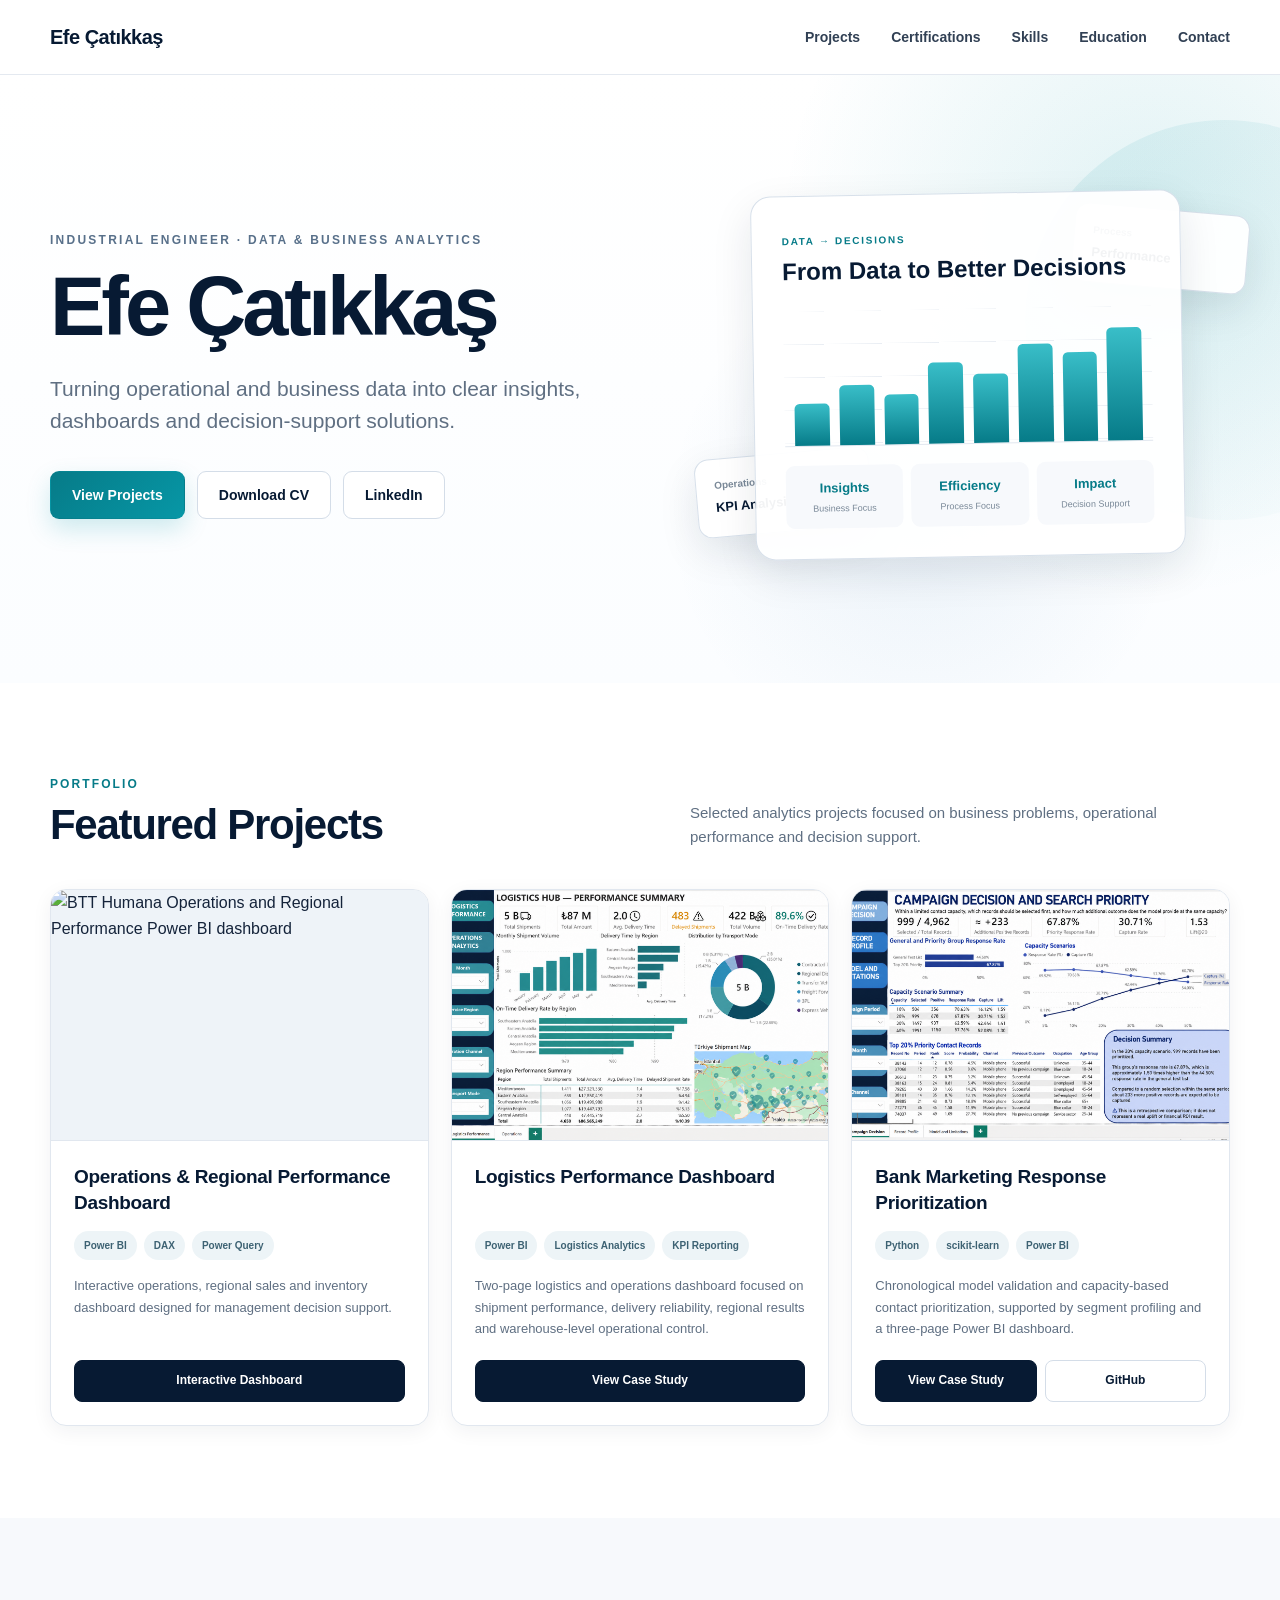
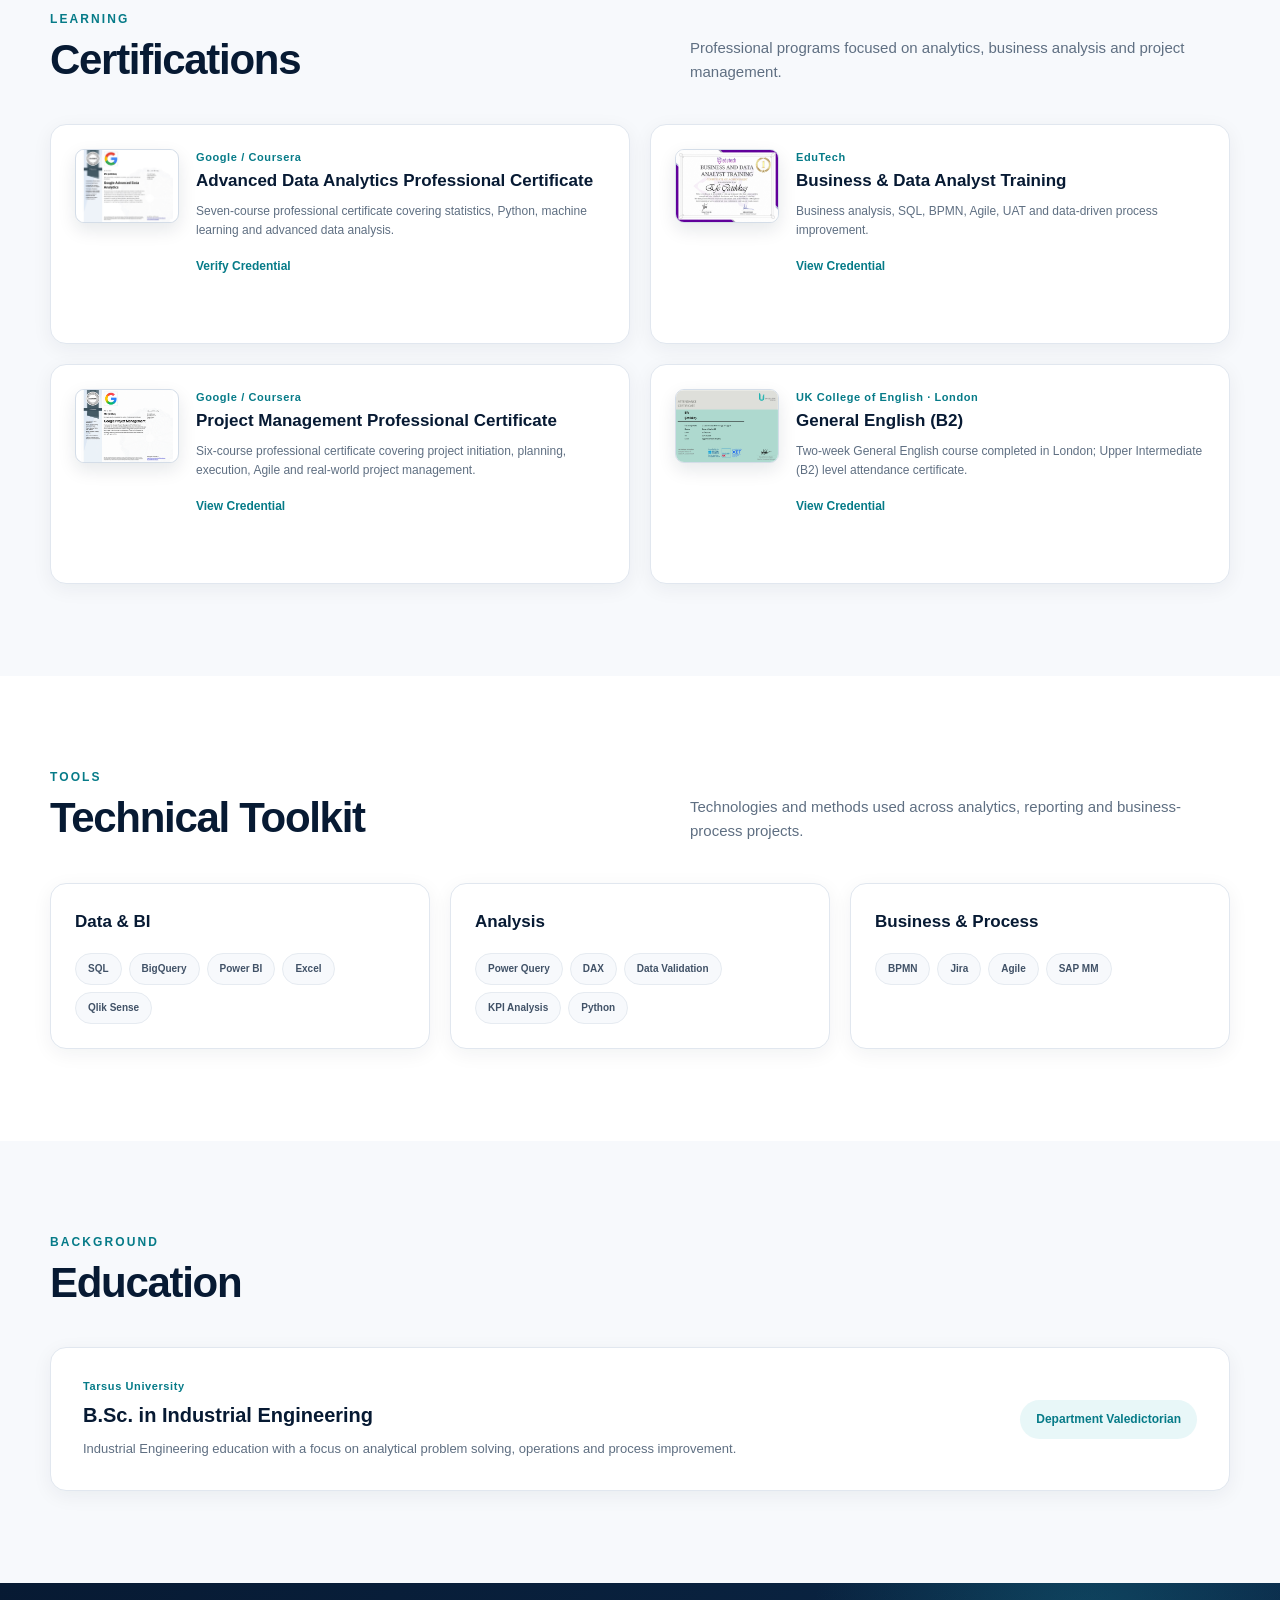
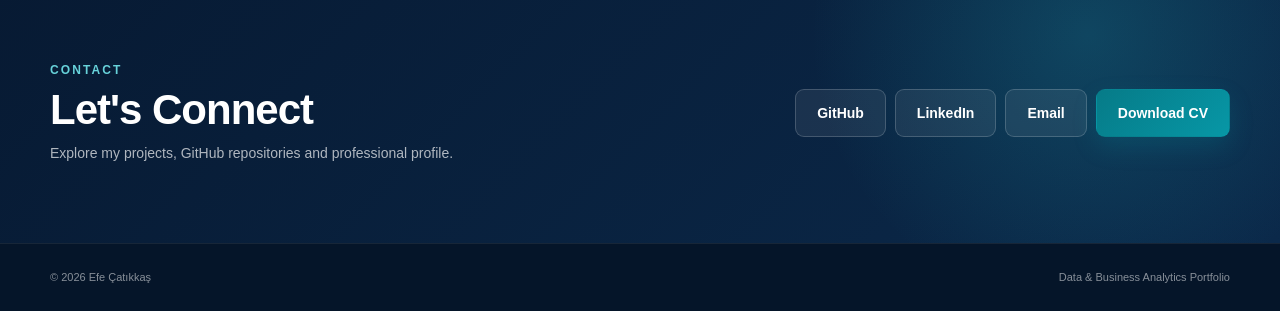
==== commit ae31eac0: "Add BTT Humana dashboard cover and gallery trigger" ====
--- a/index.html
+++ b/index.html
@@ -176,52 +176,25 @@
         <div class="projects-grid">
 
           <!-- PROJECT 1 -->
-          <article class="project-card">
-
-            <div class="project-preview powerbi-preview">
-
-              <div class="preview-top">
-                <span>BTT HUMANA</span>
-                <span>POWER BI</span>
-              </div>
-
-              <div class="preview-kpis">
-
-                <div>
-                  <small>Capacity</small>
-                  <strong>94.7%</strong>
-                </div>
-
-                <div>
-                  <small>Productivity</small>
-                  <strong>45.0</strong>
-                </div>
-
-                <div>
-                  <small>Yield</small>
-                  <strong>78.6%</strong>
-                </div>
-
-              </div>
-
-              <div class="preview-chart">
-                <span style="height: 35%;"></span>
-                <span style="height: 48%;"></span>
-                <span style="height: 42%;"></span>
-                <span style="height: 63%;"></span>
-                <span style="height: 55%;"></span>
-                <span style="height: 78%;"></span>
-                <span style="height: 70%;"></span>
-                <span style="height: 92%;"></span>
-              </div>
-
-            </div>
-
+          <article class="project-card btt-card">
+
+            <div
+              class="project-preview project-image-preview btt-project-preview"
+              tabindex="0"
+              role="button"
+              aria-label="Preview BTT Humana dashboard gallery"
+            >
+              <img
+                src="assets/projects/btt-humana/btt%20dashboard%2001.png"
+                alt="BTT Humana Operations and Regional Performance Power BI dashboard"
+                loading="lazy"
+              >
+            </div>
 
             <div class="project-content">
 
               <h3>
-                Operations & Sales Analytics Dashboard
+                Operations & Regional Performance Dashboard
               </h3>
 
               <div class="tags">
@@ -231,8 +204,8 @@
               </div>
 
               <p>
-                Operations, sorting, sales and inventory performance
-                dashboard designed for management decision support.
+                Interactive operations, regional sales and inventory dashboard
+                designed for management decision support.
               </p>
 
               <div class="project-actions">
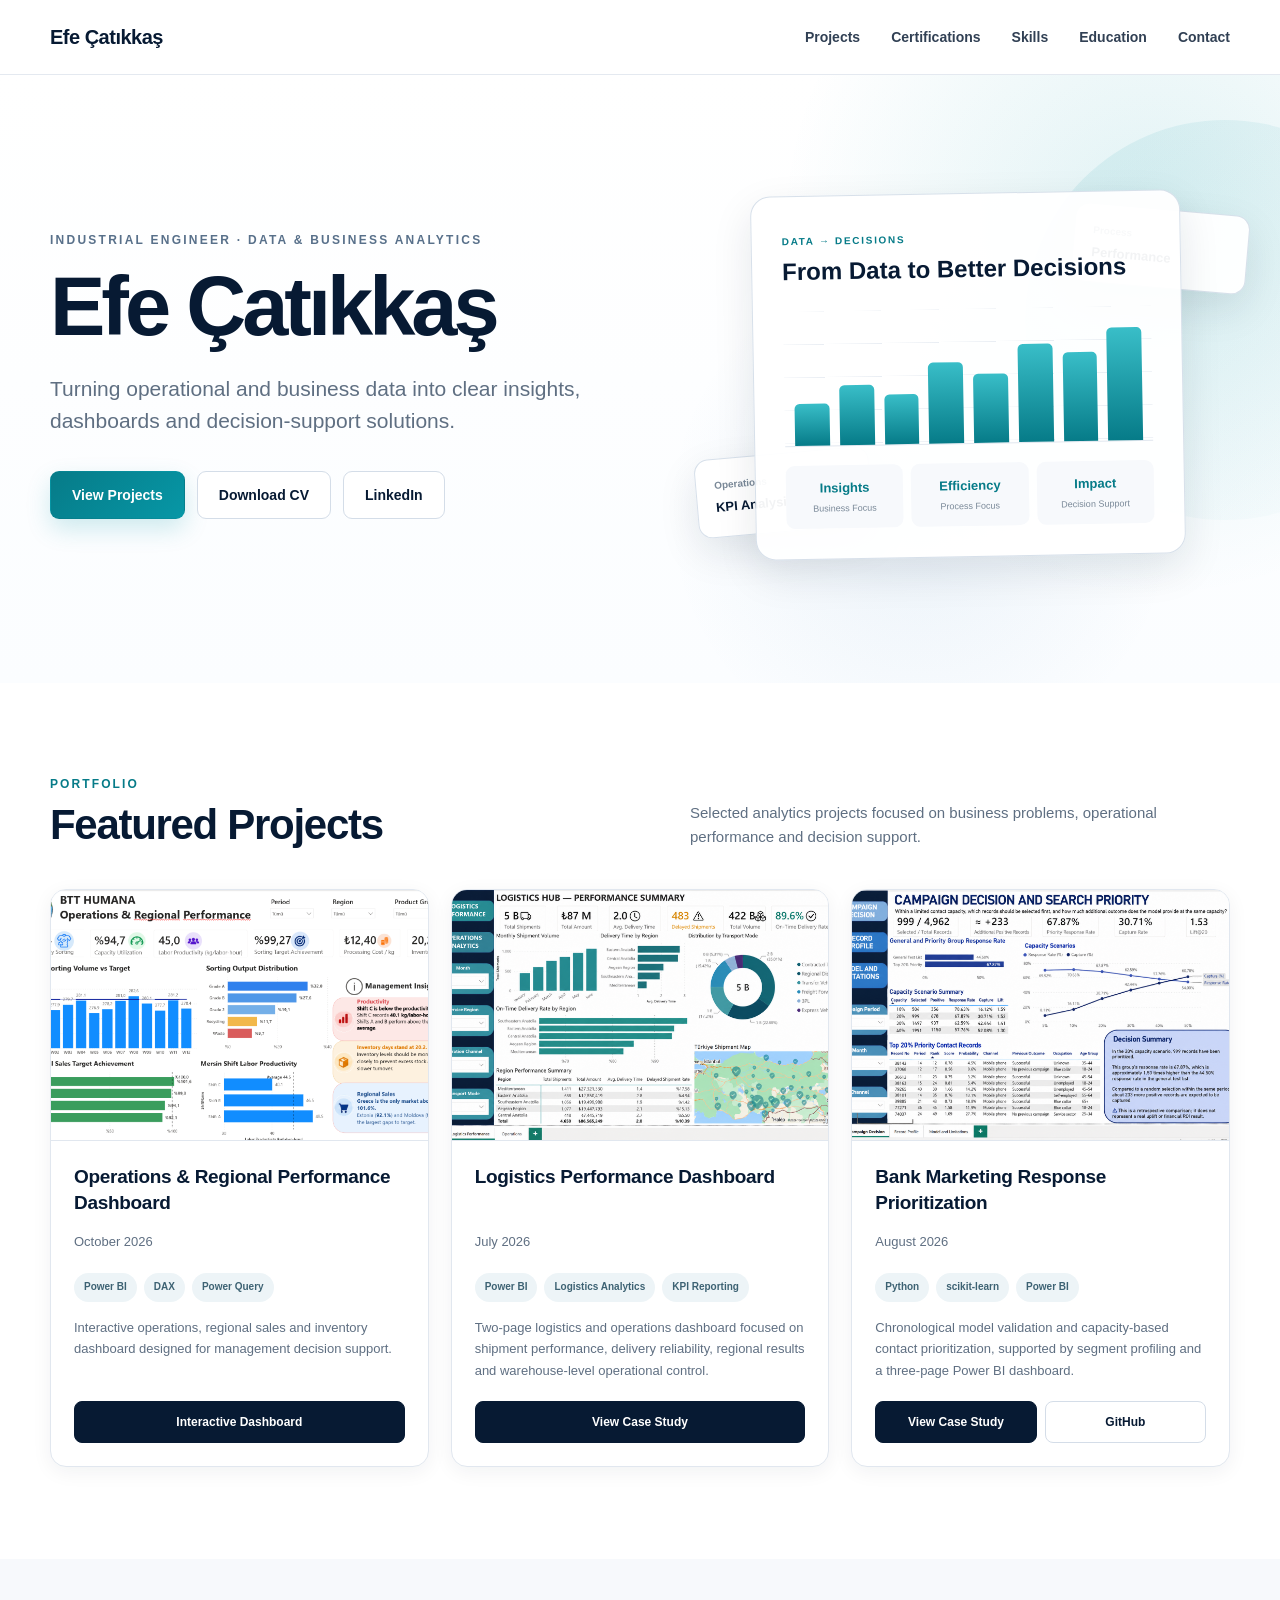
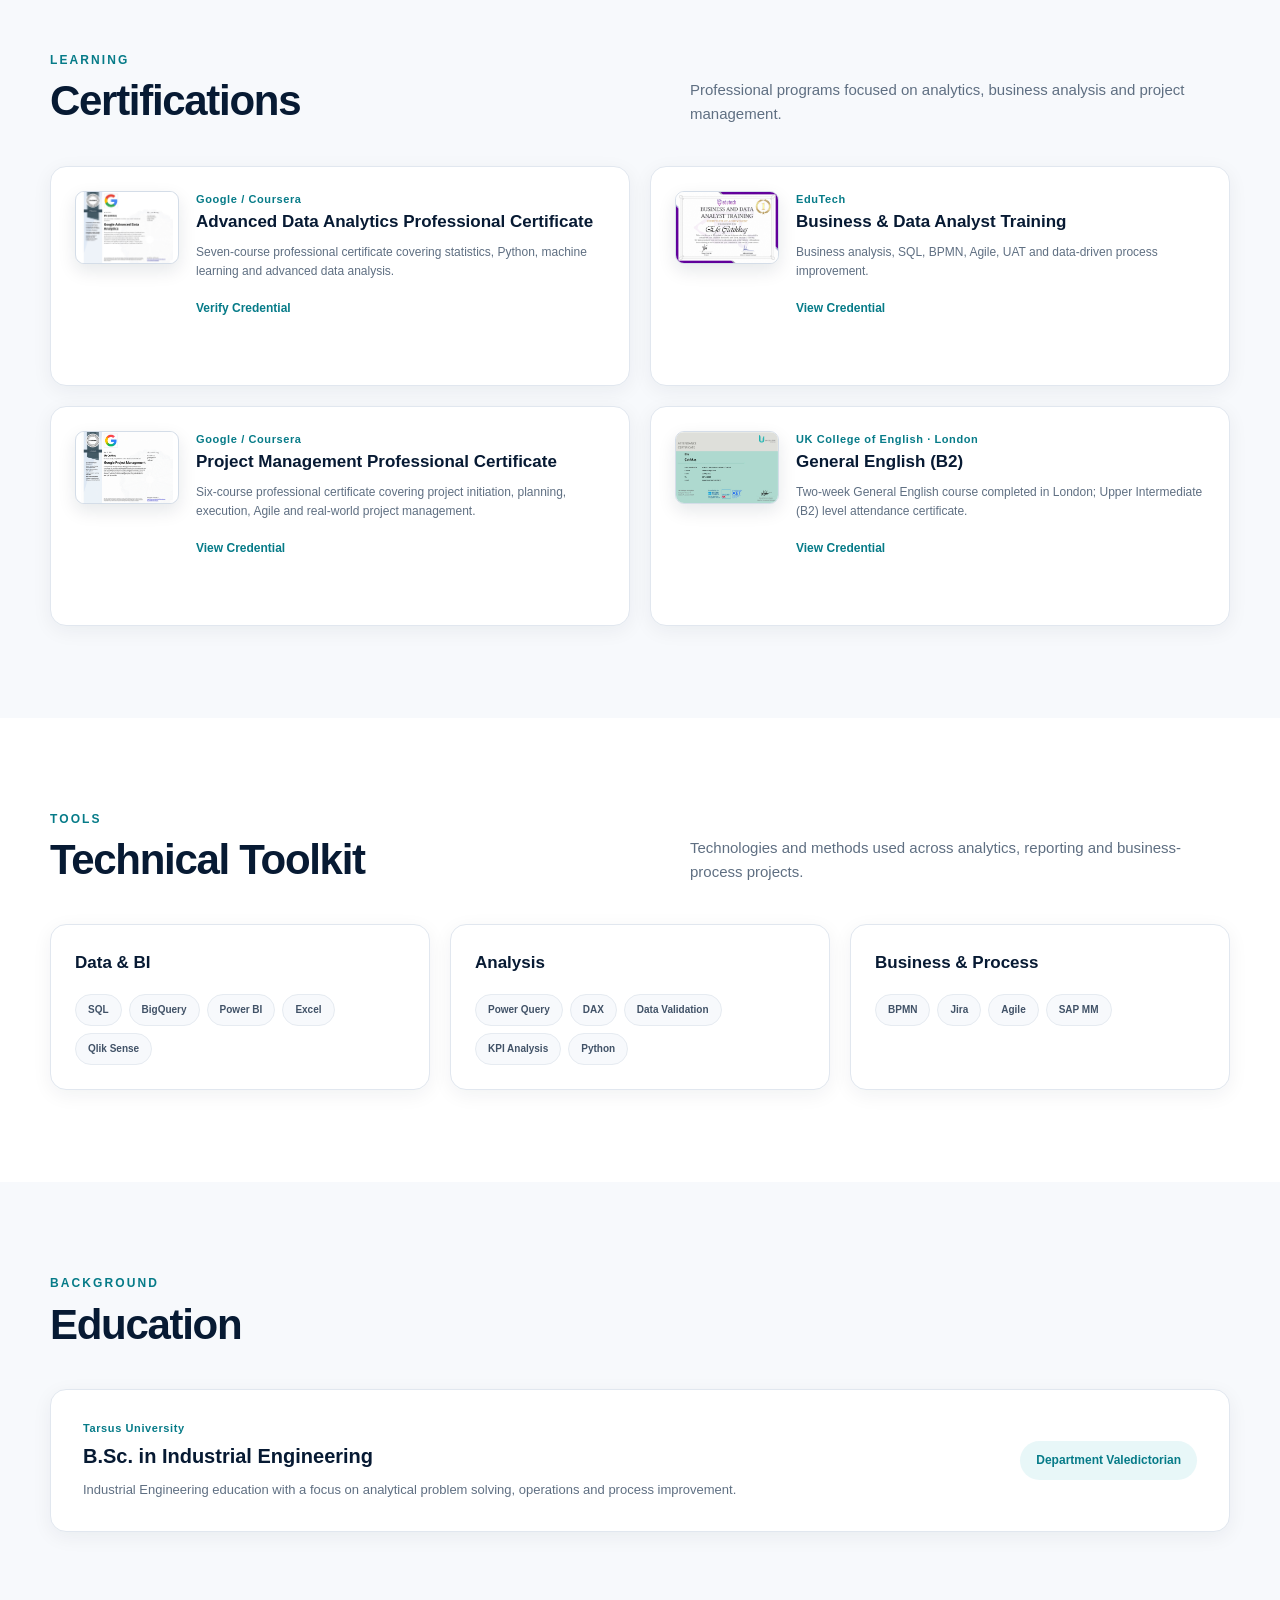
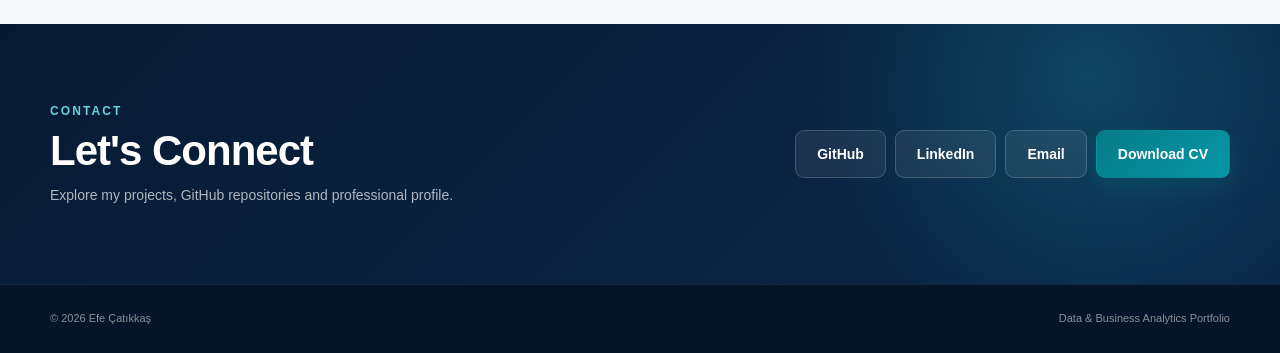
==== commit af82906b: "Add project dates to portfolio cards" ====
--- a/index.html
+++ b/index.html
@@ -197,6 +197,8 @@
                 Operations & Regional Performance Dashboard
               </h3>
 
+              <p class="project-date">October 2026</p>
+
               <div class="tags">
                 <span>Power BI</span>
                 <span>DAX</span>
@@ -246,6 +248,8 @@
                 Logistics Performance Dashboard
               </h3>
 
+              <p class="project-date">July 2026</p>
+
               <div class="tags">
                 <span>Power BI</span>
                 <span>Logistics Analytics</span>
@@ -290,6 +294,8 @@
               <h3>
                 Bank Marketing Response Prioritization
               </h3>
+
+              <p class="project-date">August 2026</p>
 
               <div class="tags">
                 <span>Python</span>
--- a/style.css
+++ b/style.css
@@ -2075,3 +2075,207 @@
   transform: scale(1.01);
   filter: brightness(0.97);
 }
+
+
+
+/* =========================================================
+   BTT HUMANA — DASHBOARD GALLERY
+========================================================= */
+
+.btt-card .btt-project-preview {
+  cursor: zoom-in;
+}
+
+.btt-card .btt-project-preview > img {
+  transition:
+    transform 0.2s ease,
+    filter 0.2s ease;
+}
+
+.btt-card .btt-project-preview:hover > img {
+  transform: scale(1.01);
+  filter: brightness(0.97);
+}
+
+body.btt-gallery-open {
+  overflow: hidden;
+}
+
+.btt-gallery-overlay {
+  position: fixed;
+  inset: 0;
+  z-index: 12000;
+
+  display: flex;
+  align-items: center;
+  justify-content: center;
+
+  padding: 24px;
+
+  background: rgba(3, 15, 30, 0.82);
+
+  backdrop-filter: blur(3px);
+  -webkit-backdrop-filter: blur(3px);
+}
+
+.btt-gallery-frame {
+  position: relative;
+
+  display: flex;
+  align-items: center;
+  justify-content: center;
+
+  width: min(94vw, 1480px);
+  max-height: 92vh;
+
+  padding: 10px 10px 52px;
+
+  background: #ffffff;
+
+  border: 1px solid rgba(255, 255, 255, 0.75);
+  border-radius: 16px;
+
+  box-shadow:
+    0 32px 90px rgba(0, 0, 0, 0.50);
+}
+
+.btt-gallery-image {
+  display: block;
+
+  width: auto;
+  height: auto;
+
+  max-width: 100%;
+  max-height: calc(92vh - 72px);
+
+  object-fit: contain;
+
+  border-radius: 9px;
+}
+
+.btt-gallery-close,
+.btt-gallery-nav,
+.btt-gallery-dot {
+  font: inherit;
+  border: 0;
+  cursor: pointer;
+}
+
+.btt-gallery-close {
+  position: absolute;
+  top: 18px;
+  right: 18px;
+
+  z-index: 3;
+
+  width: 42px;
+  height: 42px;
+
+  display: flex;
+  align-items: center;
+  justify-content: center;
+
+  border-radius: 50%;
+
+  background: rgba(7, 26, 51, 0.88);
+  color: #ffffff;
+
+  font-size: 28px;
+  line-height: 1;
+}
+
+.btt-gallery-nav {
+  position: absolute;
+  top: 50%;
+
+  z-index: 3;
+
+  width: 48px;
+  height: 64px;
+
+  display: flex;
+  align-items: center;
+  justify-content: center;
+
+  transform: translateY(-50%);
+
+  border-radius: 12px;
+
+  background: rgba(7, 26, 51, 0.86);
+  color: #ffffff;
+
+  font-size: 38px;
+  line-height: 1;
+
+  transition:
+    background 0.18s ease,
+    transform 0.18s ease;
+}
+
+.btt-gallery-nav:hover {
+  background: rgba(7, 26, 51, 1);
+}
+
+.btt-gallery-prev {
+  left: 20px;
+}
+
+.btt-gallery-next {
+  right: 20px;
+}
+
+.btt-gallery-footer {
+  position: absolute;
+  left: 50%;
+  bottom: 14px;
+
+  display: flex;
+  align-items: center;
+  gap: 16px;
+
+  transform: translateX(-50%);
+}
+
+.btt-gallery-dots {
+  display: flex;
+  gap: 8px;
+}
+
+.btt-gallery-dot {
+  width: 10px;
+  height: 10px;
+
+  padding: 0;
+
+  border-radius: 50%;
+
+  background: #c7d2df;
+
+  transition:
+    transform 0.18s ease,
+    background 0.18s ease;
+}
+
+.btt-gallery-dot.is-active {
+  background: var(--teal);
+  transform: scale(1.28);
+}
+
+.btt-gallery-counter {
+  min-width: 38px;
+
+  color: var(--text-soft);
+
+  font-size: 12px;
+  font-weight: 700;
+}
+
+@media (hover: none), (pointer: coarse), (max-width: 720px) {
+  .btt-card .btt-project-preview {
+    cursor: default;
+  }
+
+  .btt-gallery-overlay {
+    display: none;
+  }
+}
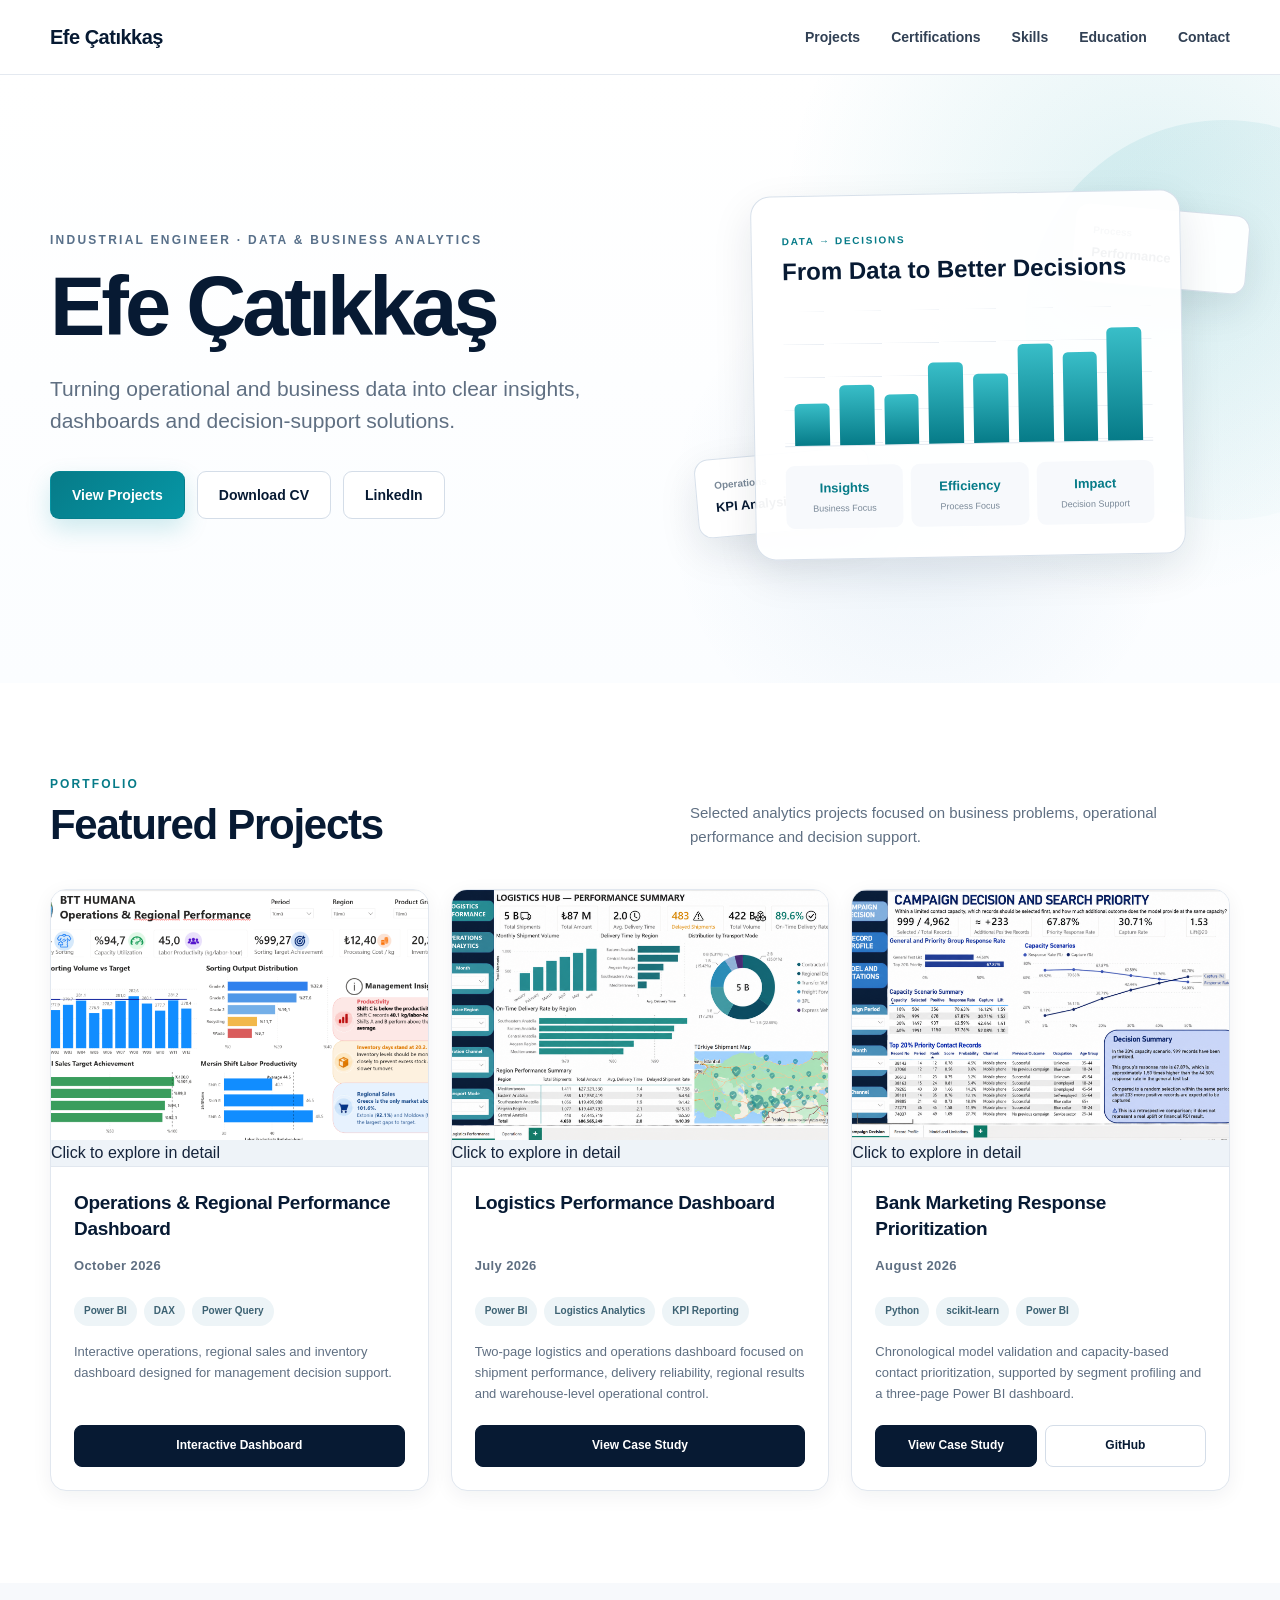
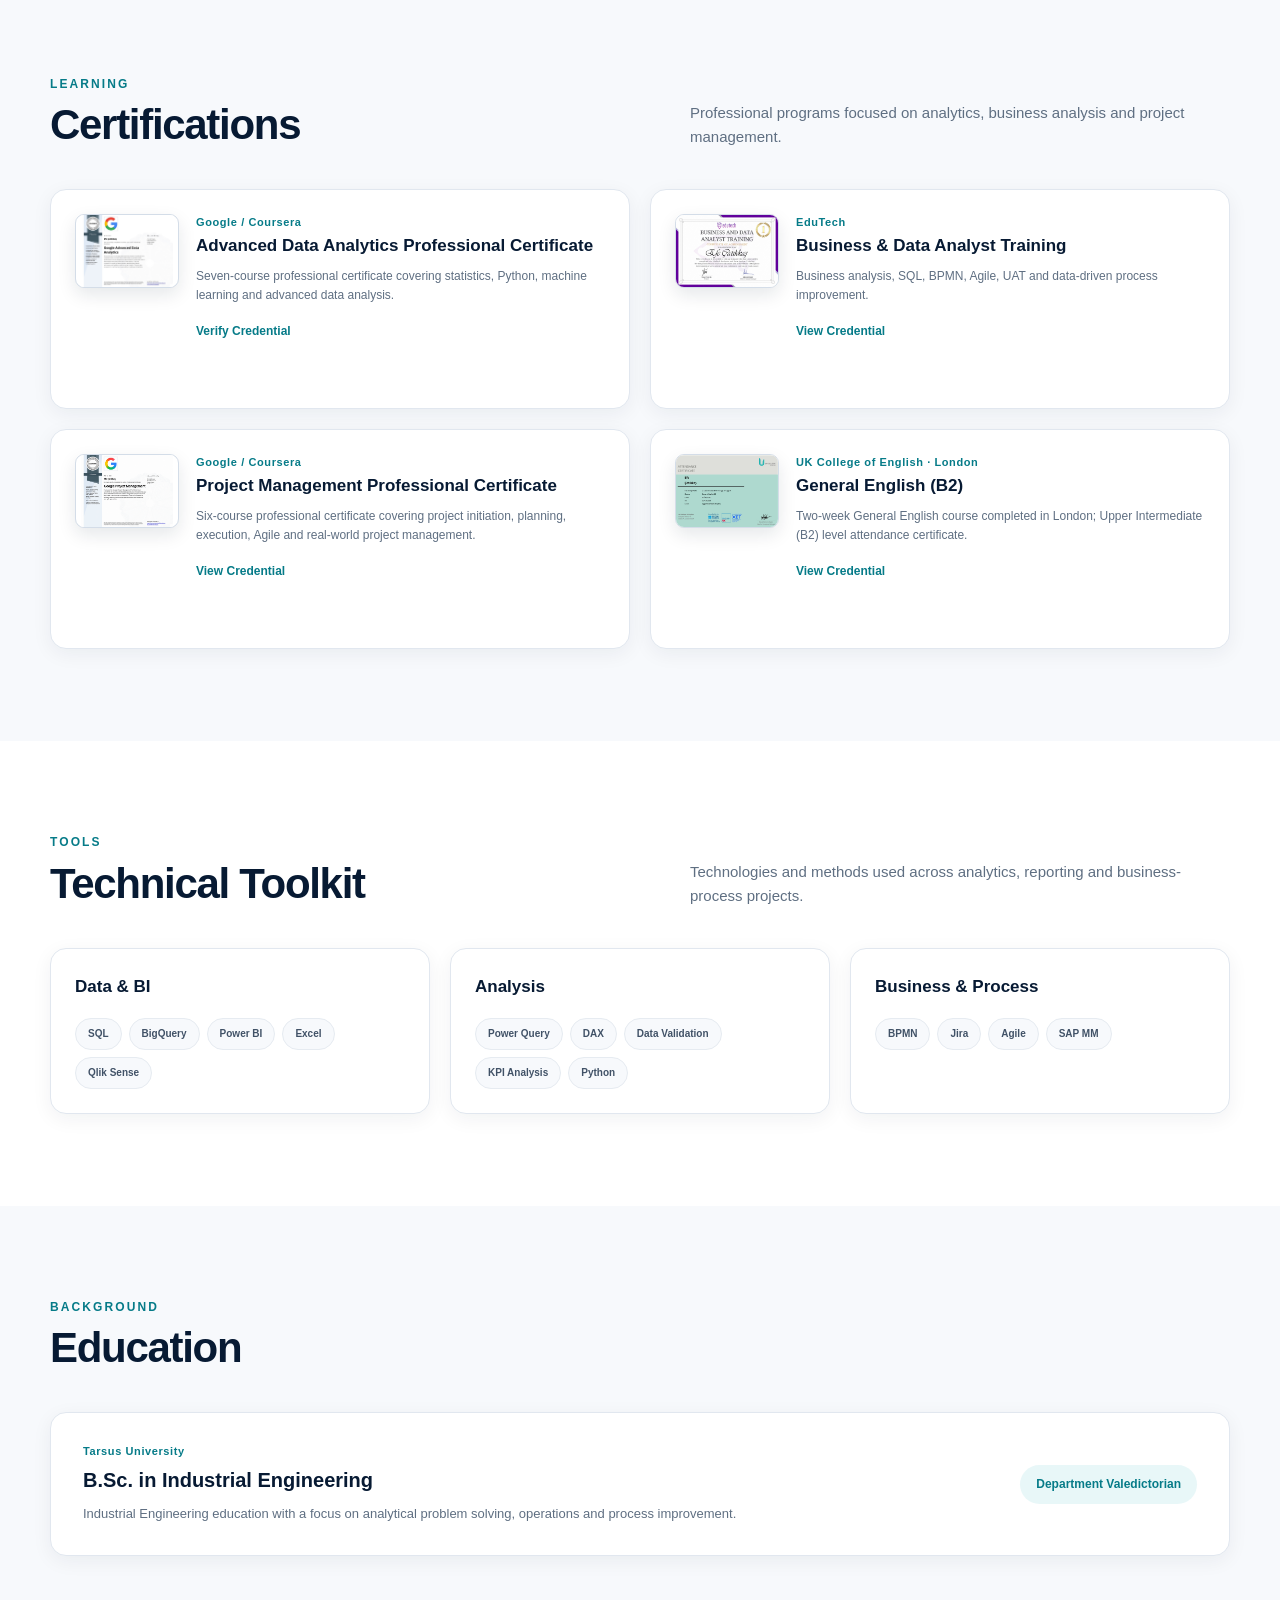
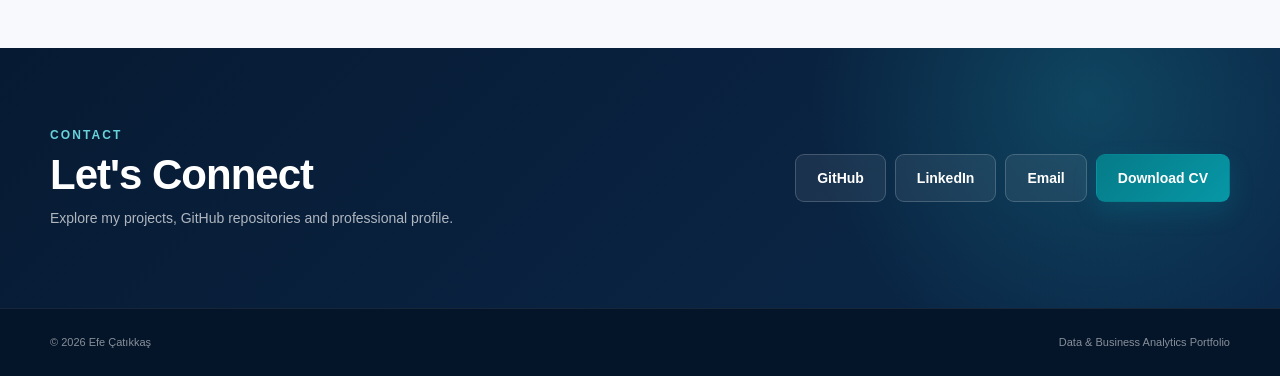
==== commit 824046e6: "Unify project previews with clickable galleries" ====
--- a/index.html
+++ b/index.html
@@ -178,17 +178,19 @@
           <!-- PROJECT 1 -->
           <article class="project-card btt-card">
 
-            <div
-              class="project-preview project-image-preview btt-project-preview"
+                        <div
+              class="project-preview project-image-preview project-gallery-trigger"
               tabindex="0"
               role="button"
-              aria-label="Preview BTT Humana dashboard gallery"
+              data-project-gallery="btt"
+              aria-label="Open BTT Humana dashboard gallery"
             >
               <img
                 src="assets/projects/btt-humana/btt%20dashboard%2001.png"
                 alt="BTT Humana Operations and Regional Performance Power BI dashboard"
                 loading="lazy"
               >
+              <span class="project-preview-hint">Click to explore in detail</span>
             </div>
 
             <div class="project-content">
@@ -230,17 +232,20 @@
           <!-- PROJECT 2 -->
           <article class="project-card logistics-card">
 
-            <a
-              href="projects/logistics-performance.html"
-              class="project-preview project-image-preview"
-              aria-label="View Logistics Performance Dashboard case study"
+                        <div
+              class="project-preview project-image-preview project-gallery-trigger"
+              tabindex="0"
+              role="button"
+              data-project-gallery="logistics"
+              aria-label="Open Logistics Performance dashboard gallery"
             >
               <img
                 src="assets/projects/logistics-performance/logistics%20dashboard%2001.png"
                 alt="Logistics Hub Performance Summary Power BI dashboard"
                 loading="lazy"
               >
-            </a>
+              <span class="project-preview-hint">Click to explore in detail</span>
+            </div>
 
             <div class="project-content">
 
@@ -276,18 +281,20 @@
           <!-- PROJECT 3 -->
           <article class="project-card bank-marketing-card">
 
-            <a
-              href="projects/bank-marketing.html"
-              class="project-preview project-image-preview"
-              aria-label="View Bank Marketing Response Prioritization case study"
+                        <div
+              class="project-preview project-image-preview project-gallery-trigger"
+              tabindex="0"
+              role="button"
+              data-project-gallery="bank"
+              aria-label="Open Bank Marketing dashboard gallery"
             >
               <img
                 src="assets/projects/bank-marketing/dashboard_01_campaign_decision.png"
                 alt="Bank Marketing campaign decision Power BI dashboard"
                 loading="lazy"
               >
-
-            </a>
+              <span class="project-preview-hint">Click to explore in detail</span>
+            </div>
 
             <div class="project-content">
 
@@ -757,16 +764,6 @@
 
 
 
-  <div class="bank-marketing-hover-overlay" aria-hidden="true">
-    <div class="bank-marketing-hover-frame">
-      <img
-        src="assets/projects/bank-marketing/dashboard_01_campaign_decision.png"
-        alt=""
-      >
-    </div>
-  </div>
-
-
   <!-- =========================
        FOOTER
   ========================== -->
--- a/style.css
+++ b/style.css
@@ -2279,3 +2279,26 @@
     display: none;
   }
 }
+
+
+/* Project dates */
+
+.project-date {
+  margin: -2px 0 14px;
+
+  color: var(--text-light);
+
+  font-size: 12px;
+  font-weight: 700;
+  letter-spacing: 0.03em;
+}
+
+.case-date {
+  margin: 4px 0 14px;
+
+  color: var(--text-light);
+
+  font-size: 13px;
+  font-weight: 700;
+  letter-spacing: 0.03em;
+}
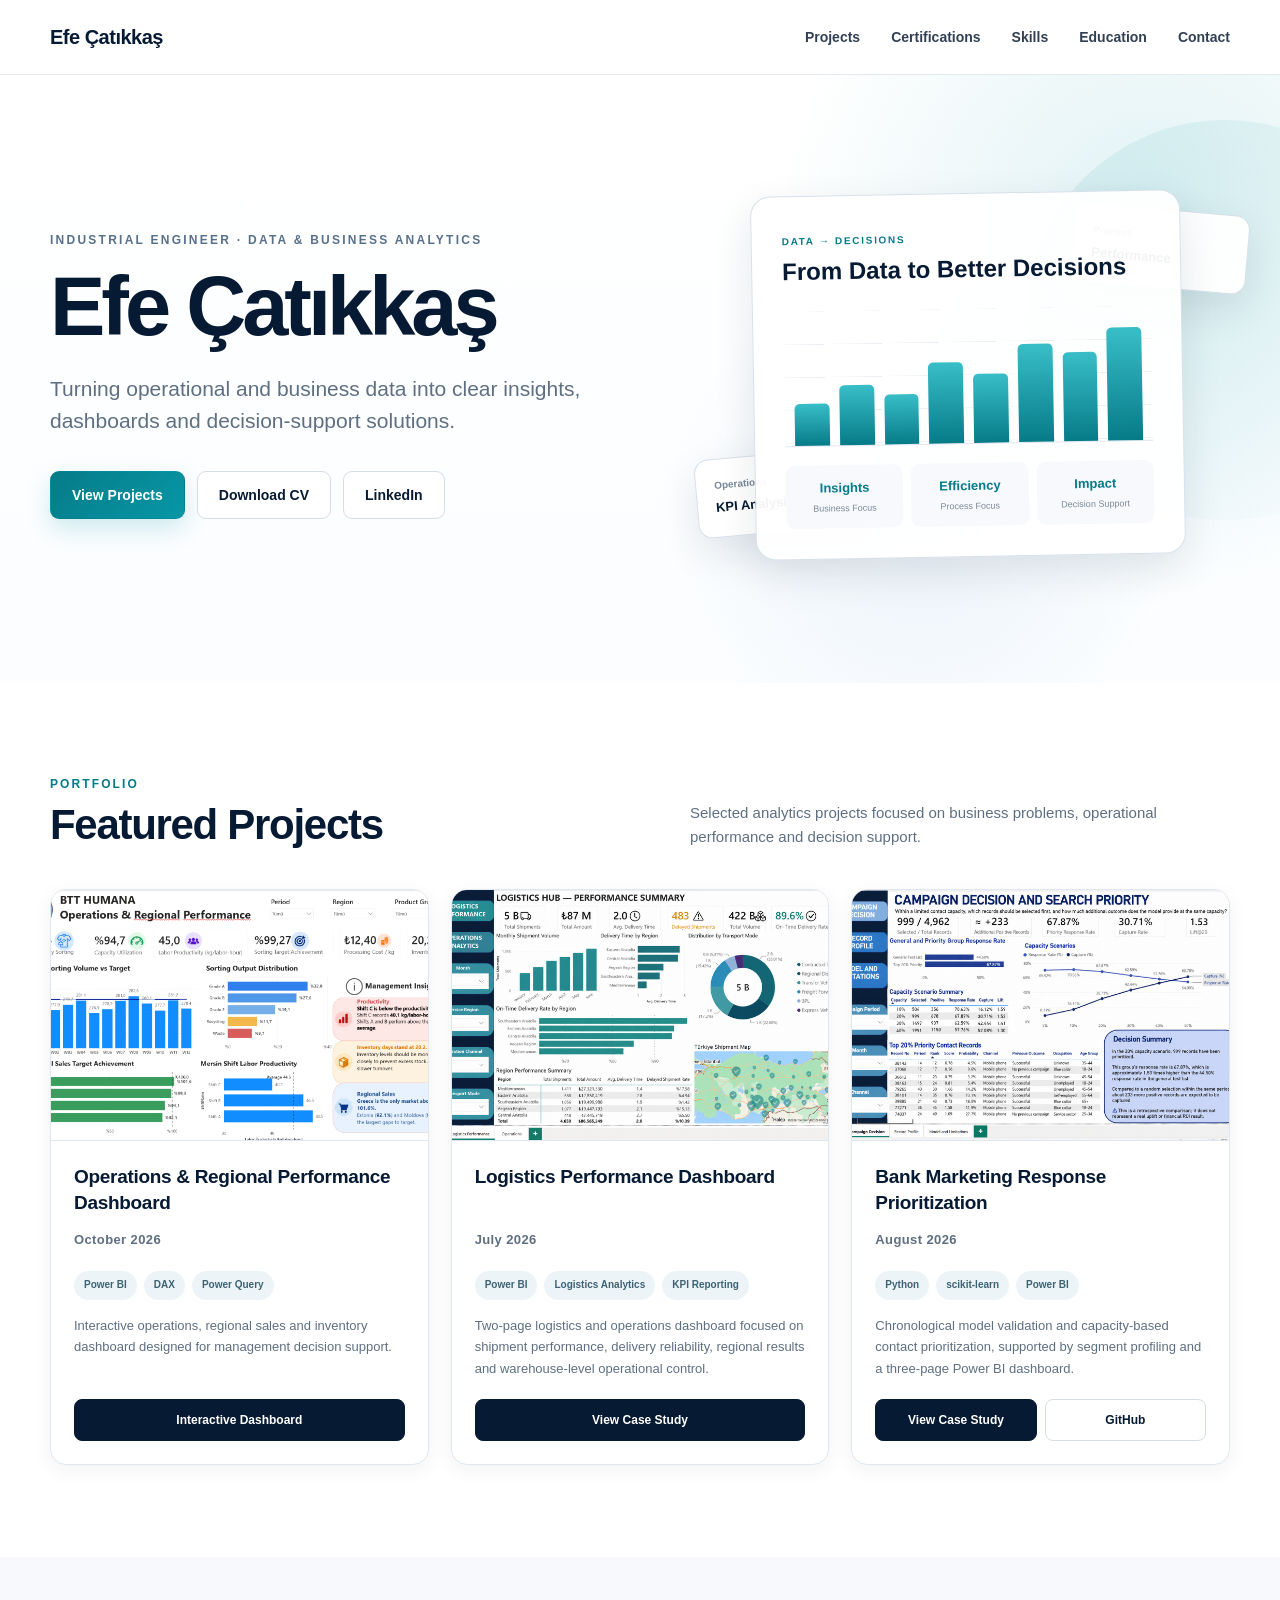
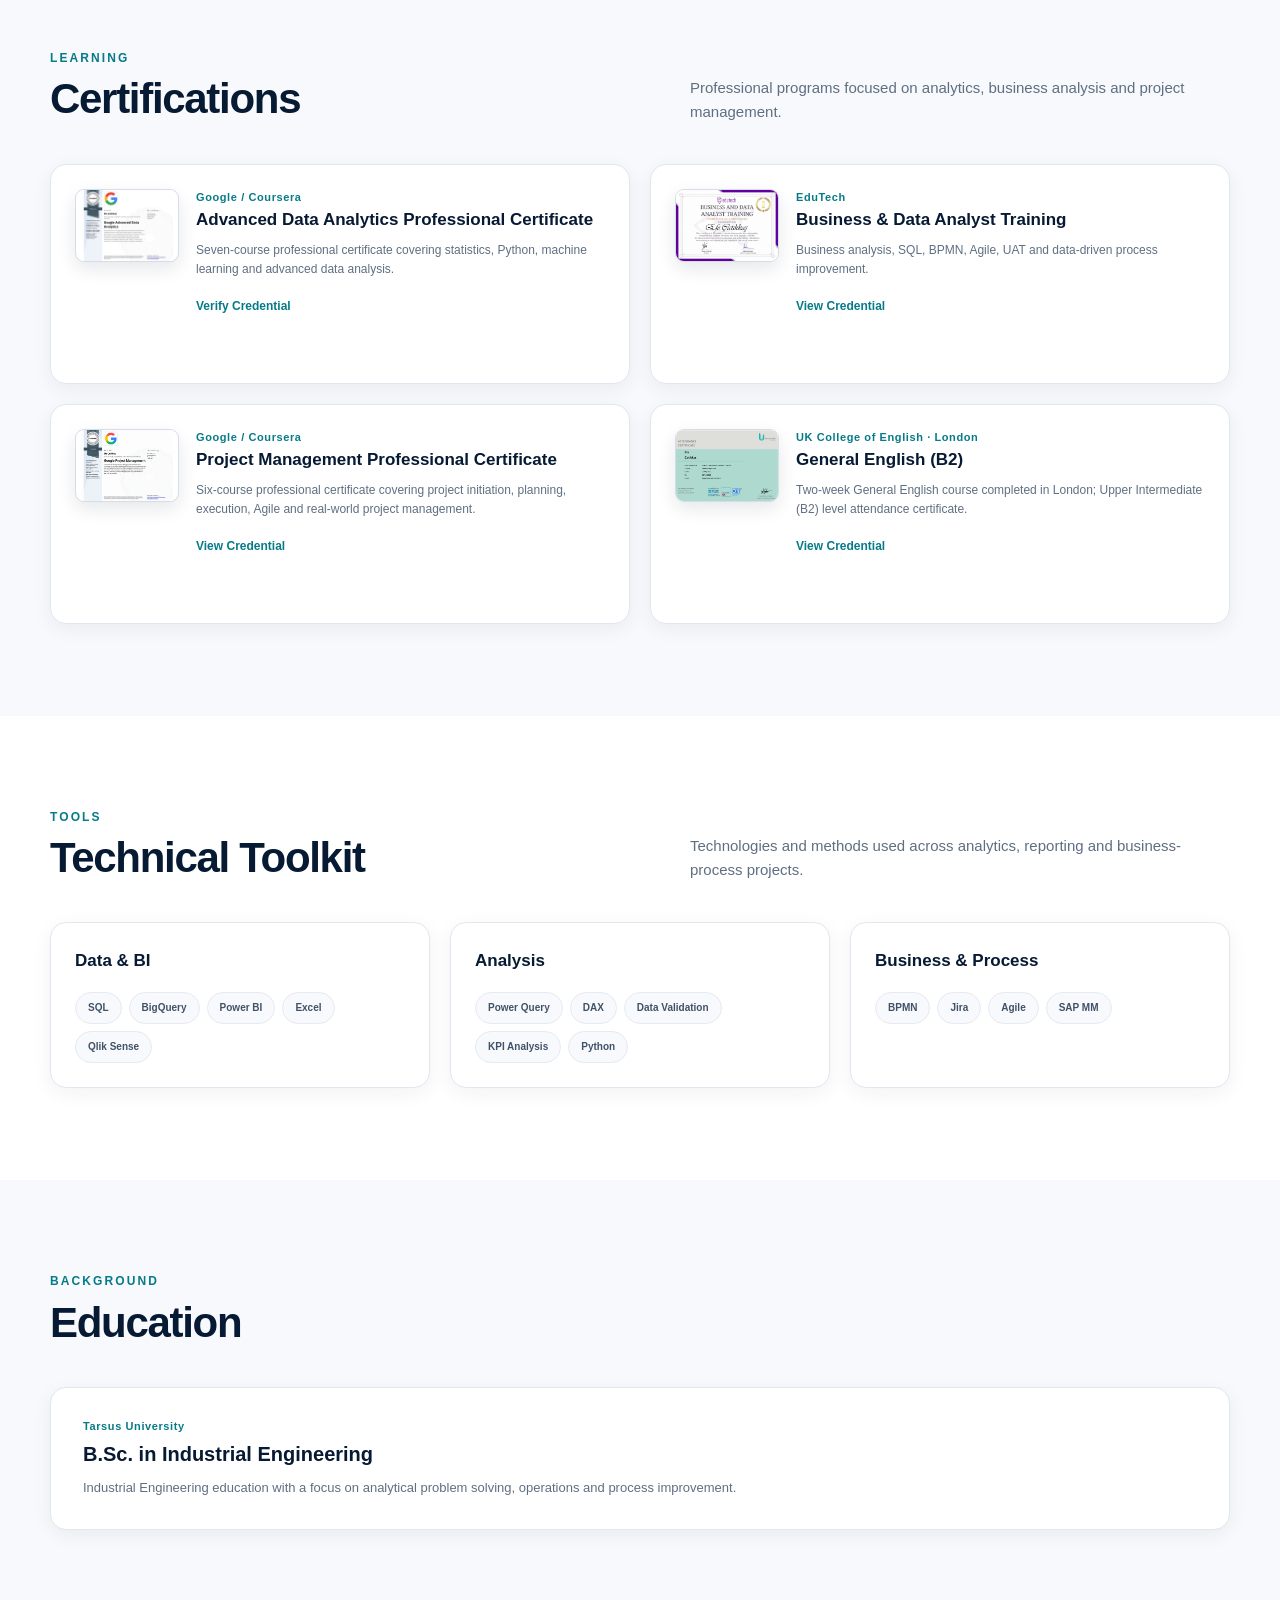
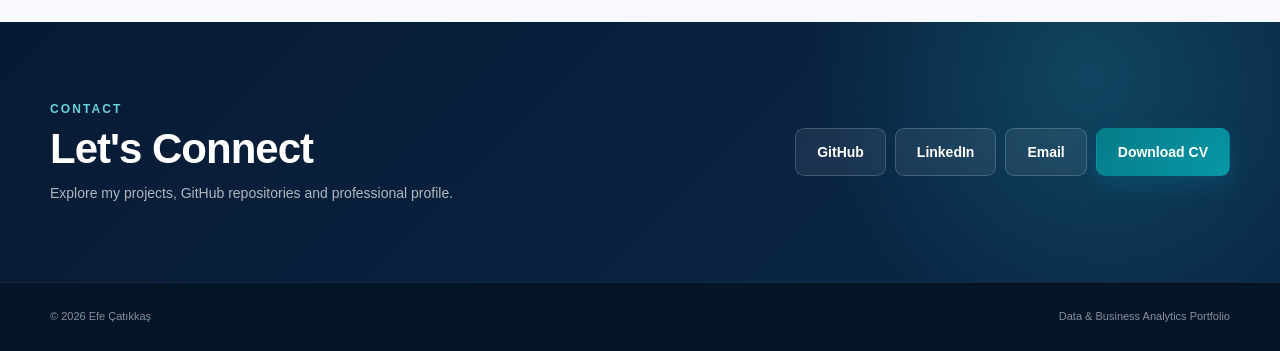
==== commit 761b54d3: "Remove department valedictorian detail" ====
--- a/index.html
+++ b/index.html
@@ -690,10 +690,6 @@
 
           </div>
 
-          <div class="education-highlight">
-            Department Valedictorian
-          </div>
-
         </article>
 
       </div>
--- a/style.css
+++ b/style.css
@@ -1954,222 +1954,162 @@
 }
 
 
+/* Project dates */
+
+.project-date {
+  margin: -2px 0 14px;
+
+  color: var(--text-light);
+
+  font-size: 12px;
+  font-weight: 700;
+  letter-spacing: 0.03em;
+}
+
+.case-date {
+  margin: 4px 0 14px;
+
+  color: var(--text-light);
+
+  font-size: 13px;
+  font-weight: 700;
+  letter-spacing: 0.03em;
+}
+
+
+
 /* =========================================================
-   BANK MARKETING — VIEWPORT HOVER PREVIEW
-   Uses a body class toggled by script.js.
-   This avoids fixed-position elements being trapped inside
-   the transformed project card.
+   UNIFIED PROJECT GALLERY
 ========================================================= */
 
-.bank-marketing-card .project-image-preview {
-  cursor: zoom-in;
-}
-
-.bank-marketing-hover-overlay {
+.project-gallery-trigger {
+  position: relative;
+  cursor: pointer;
+  outline: none;
+}
+
+.project-gallery-trigger::after {
+  content: "";
+  position: absolute;
+  inset: 0;
+  background: rgba(3, 15, 30, 0.00);
+  transition: background 0.2s ease;
+  pointer-events: none;
+}
+
+.project-preview-hint {
+  position: absolute;
+  left: 50%;
+  top: 50%;
+  z-index: 2;
+
+  min-width: max-content;
+  padding: 10px 15px;
+
+  border: 1px solid rgba(255, 255, 255, 0.72);
+  border-radius: 999px;
+
+  background: rgba(7, 26, 51, 0.88);
+  color: #ffffff;
+
+  font-size: 12px;
+  font-weight: 750;
+  letter-spacing: 0.01em;
+
+  opacity: 0;
+  visibility: hidden;
+
+  transform: translate(-50%, -44%);
+  transition:
+    opacity 0.2s ease,
+    visibility 0.2s ease,
+    transform 0.2s ease;
+
+  pointer-events: none;
+}
+
+.project-gallery-trigger:hover::after,
+.project-gallery-trigger:focus-visible::after {
+  background: rgba(3, 15, 30, 0.28);
+}
+
+.project-gallery-trigger:hover .project-preview-hint,
+.project-gallery-trigger:focus-visible .project-preview-hint {
+  opacity: 1;
+  visibility: visible;
+  transform: translate(-50%, -50%);
+}
+
+body.project-gallery-open {
+  overflow: hidden;
+}
+
+.project-gallery-overlay {
   position: fixed;
   inset: 0;
-  z-index: 10000;
+  z-index: 15000;
 
   display: flex;
   align-items: center;
   justify-content: center;
 
-  padding: 24px;
-
-  background: rgba(3, 15, 30, 0.78);
-  backdrop-filter: blur(2px);
-  -webkit-backdrop-filter: blur(2px);
-
-  opacity: 0;
-  visibility: hidden;
-  pointer-events: none;
-
-  transition:
-    opacity 0.18s ease,
-    visibility 0.18s ease;
-}
-
-.bank-marketing-hover-frame {
-  display: flex;
-  align-items: center;
-  justify-content: center;
-
-  max-width: 94vw;
-  max-height: 92vh;
-
-  padding: 10px;
-
-  background: #ffffff;
-  border: 1px solid rgba(255, 255, 255, 0.75);
-  border-radius: 14px;
-
-  box-shadow: 0 32px 90px rgba(0, 0, 0, 0.48);
-
-  transform: scale(0.97);
-  transition: transform 0.18s ease;
-}
-
-.bank-marketing-hover-frame img {
-  display: block;
-
-  width: auto;
-  height: auto;
-
-  max-width: min(92vw, 1450px);
-  max-height: calc(92vh - 20px);
-
-  object-fit: contain;
-
-  border-radius: 8px;
-}
-
-body.bank-preview-open .bank-marketing-hover-overlay {
-  opacity: 1;
-  visibility: visible;
-}
-
-body.bank-preview-open .bank-marketing-hover-frame {
-  transform: scale(1);
-}
-
-/* Prevent the normal project-card lift animation from interfering. */
-body.bank-preview-open .bank-marketing-card {
-  transform: none !important;
-}
-
-/* The small card image can still have a subtle hover cue. */
-.bank-marketing-card .project-image-preview > img {
-  transition:
-    transform 0.2s ease,
-    filter 0.2s ease;
-}
-
-.bank-marketing-card .project-image-preview:hover > img {
-  transform: scale(1.01);
-  filter: brightness(0.97);
-}
-
-@media (hover: none), (pointer: coarse), (max-width: 720px) {
-  .bank-marketing-hover-overlay {
-    display: none;
-  }
-
-  .bank-marketing-card .project-image-preview {
-    cursor: pointer;
-  }
-}
-
-
-/* Logistics card hover cue */
-.logistics-card .project-image-preview {
-  cursor: zoom-in;
-}
-
-.logistics-card .project-image-preview > img {
-  transition:
-    transform 0.2s ease,
-    filter 0.2s ease;
-}
-
-.logistics-card .project-image-preview:hover > img {
-  transform: scale(1.01);
-  filter: brightness(0.97);
-}
-
-
-
-/* =========================================================
-   BTT HUMANA — DASHBOARD GALLERY
-========================================================= */
-
-.btt-card .btt-project-preview {
-  cursor: zoom-in;
-}
-
-.btt-card .btt-project-preview > img {
-  transition:
-    transform 0.2s ease,
-    filter 0.2s ease;
-}
-
-.btt-card .btt-project-preview:hover > img {
-  transform: scale(1.01);
-  filter: brightness(0.97);
-}
-
-body.btt-gallery-open {
-  overflow: hidden;
-}
-
-.btt-gallery-overlay {
-  position: fixed;
-  inset: 0;
-  z-index: 12000;
-
-  display: flex;
-  align-items: center;
-  justify-content: center;
-
-  padding: 24px;
-
-  background: rgba(3, 15, 30, 0.82);
-
+  padding: 22px;
+
+  background: rgba(3, 15, 30, 0.84);
   backdrop-filter: blur(3px);
   -webkit-backdrop-filter: blur(3px);
 }
 
-.btt-gallery-frame {
-  position: relative;
+.project-gallery-frame {
+  width: min(96vw, 1500px);
+  max-height: 95vh;
+
+  display: grid;
+  grid-template-rows: auto minmax(0, 1fr) auto;
+
+  overflow: hidden;
+
+  background: #ffffff;
+  border: 1px solid rgba(255, 255, 255, 0.72);
+  border-radius: 16px;
+
+  box-shadow:
+    0 34px 100px rgba(0, 0, 0, 0.52);
+}
+
+.project-gallery-header {
+  min-height: 58px;
 
   display: flex;
   align-items: center;
-  justify-content: center;
-
-  width: min(94vw, 1480px);
-  max-height: 92vh;
-
-  padding: 10px 10px 52px;
-
-  background: #ffffff;
-
-  border: 1px solid rgba(255, 255, 255, 0.75);
-  border-radius: 16px;
-
-  box-shadow:
-    0 32px 90px rgba(0, 0, 0, 0.50);
-}
-
-.btt-gallery-image {
-  display: block;
-
-  width: auto;
-  height: auto;
-
-  max-width: 100%;
-  max-height: calc(92vh - 72px);
-
-  object-fit: contain;
-
-  border-radius: 9px;
-}
-
-.btt-gallery-close,
-.btt-gallery-nav,
-.btt-gallery-dot {
+  justify-content: space-between;
+
+  gap: 18px;
+
+  padding: 12px 16px 12px 20px;
+
+  border-bottom: 1px solid var(--border);
+}
+
+.project-gallery-header h2 {
+  color: var(--navy);
+  font-size: 18px;
+  line-height: 1.25;
+}
+
+.project-gallery-close,
+.project-gallery-nav,
+.project-gallery-dot {
   font: inherit;
   border: 0;
   cursor: pointer;
 }
 
-.btt-gallery-close {
-  position: absolute;
-  top: 18px;
-  right: 18px;
-
-  z-index: 3;
-
-  width: 42px;
-  height: 42px;
+.project-gallery-close {
+  flex-shrink: 0;
+
+  width: 38px;
+  height: 38px;
 
   display: flex;
   align-items: center;
@@ -2177,17 +2117,47 @@
 
   border-radius: 50%;
 
-  background: rgba(7, 26, 51, 0.88);
+  background: var(--navy);
   color: #ffffff;
 
-  font-size: 28px;
+  font-size: 26px;
   line-height: 1;
 }
 
-.btt-gallery-nav {
+.project-gallery-stage {
+  position: relative;
+
+  min-height: 0;
+
+  display: flex;
+  align-items: center;
+  justify-content: center;
+
+  padding: 10px;
+
+  background: #f3f6f9;
+}
+
+.project-gallery-image {
+  display: block;
+
+  width: auto;
+  height: auto;
+
+  max-width: 100%;
+  max-height: calc(95vh - 170px);
+
+  object-fit: contain;
+
+  border-radius: 8px;
+
+  box-shadow:
+    0 5px 22px rgba(7, 26, 51, 0.10);
+}
+
+.project-gallery-nav {
   position: absolute;
   top: 50%;
-
   z-index: 3;
 
   width: 48px;
@@ -2201,7 +2171,7 @@
 
   border-radius: 12px;
 
-  background: rgba(7, 26, 51, 0.86);
+  background: rgba(7, 26, 51, 0.88);
   color: #ffffff;
 
   font-size: 38px;
@@ -2212,36 +2182,47 @@
     transform 0.18s ease;
 }
 
-.btt-gallery-nav:hover {
-  background: rgba(7, 26, 51, 1);
-}
-
-.btt-gallery-prev {
+.project-gallery-nav:hover {
+  background: var(--navy);
+}
+
+.project-gallery-prev {
   left: 20px;
 }
 
-.btt-gallery-next {
+.project-gallery-next {
   right: 20px;
 }
 
-.btt-gallery-footer {
-  position: absolute;
-  left: 50%;
-  bottom: 14px;
+.project-gallery-footer {
+  min-height: 70px;
 
   display: flex;
   align-items: center;
-  gap: 16px;
-
-  transform: translateX(-50%);
-}
-
-.btt-gallery-dots {
-  display: flex;
+  justify-content: space-between;
+
+  gap: 18px;
+
+  padding: 12px 18px;
+
+  border-top: 1px solid var(--border);
+
+  background: #ffffff;
+}
+
+.project-gallery-navigation {
+  display: flex;
+  align-items: center;
+  gap: 14px;
+}
+
+.project-gallery-dots {
+  display: flex;
+  align-items: center;
   gap: 8px;
 }
 
-.btt-gallery-dot {
+.project-gallery-dot {
   width: 10px;
   height: 10px;
 
@@ -2256,49 +2237,119 @@
     background 0.18s ease;
 }
 
-.btt-gallery-dot.is-active {
+.project-gallery-dot.is-active {
   background: var(--teal);
   transform: scale(1.28);
 }
 
-.btt-gallery-counter {
-  min-width: 38px;
-
-  color: var(--text-soft);
+.project-gallery-counter {
+  min-width: 36px;
+
+  color: var(--text-light);
 
   font-size: 12px;
-  font-weight: 700;
-}
-
-@media (hover: none), (pointer: coarse), (max-width: 720px) {
-  .btt-card .btt-project-preview {
-    cursor: default;
-  }
-
-  .btt-gallery-overlay {
+  font-weight: 750;
+}
+
+.project-gallery-actions {
+  display: flex;
+  align-items: center;
+  justify-content: flex-end;
+
+  gap: 9px;
+}
+
+.project-gallery-action {
+  min-height: 40px;
+
+  display: inline-flex;
+  align-items: center;
+  justify-content: center;
+
+  padding: 0 17px;
+
+  border: 1px solid var(--border-dark);
+  border-radius: 9px;
+
+  color: var(--navy);
+  background: #ffffff;
+
+  font-size: 12px;
+  font-weight: 750;
+
+  transition:
+    background 0.18s ease,
+    color 0.18s ease,
+    border-color 0.18s ease,
+    transform 0.18s ease;
+}
+
+.project-gallery-action:hover {
+  transform: translateY(-1px);
+}
+
+.project-gallery-action.is-primary {
+  border-color: var(--navy);
+  background: var(--navy);
+  color: #ffffff;
+}
+
+@media (max-width: 720px) {
+  .project-preview-hint {
     display: none;
   }
-}
-
-
-/* Project dates */
-
-.project-date {
-  margin: -2px 0 14px;
-
-  color: var(--text-light);
-
-  font-size: 12px;
-  font-weight: 700;
-  letter-spacing: 0.03em;
-}
-
-.case-date {
-  margin: 4px 0 14px;
-
-  color: var(--text-light);
-
-  font-size: 13px;
-  font-weight: 700;
-  letter-spacing: 0.03em;
-}
+
+  .project-gallery-overlay {
+    padding: 8px;
+  }
+
+  .project-gallery-frame {
+    width: 100%;
+    max-height: 96vh;
+  }
+
+  .project-gallery-header h2 {
+    font-size: 15px;
+  }
+
+  .project-gallery-image {
+    max-height: calc(96vh - 220px);
+  }
+
+  .project-gallery-nav {
+    width: 40px;
+    height: 54px;
+  }
+
+  .project-gallery-prev {
+    left: 8px;
+  }
+
+  .project-gallery-next {
+    right: 8px;
+  }
+
+  .project-gallery-footer {
+    align-items: stretch;
+    flex-direction: column;
+
+    gap: 10px;
+
+    padding: 10px 12px 12px;
+  }
+
+  .project-gallery-navigation {
+    justify-content: center;
+  }
+
+  .project-gallery-actions {
+    display: grid;
+    grid-template-columns: 1fr;
+
+    width: 100%;
+  }
+
+  .project-gallery-action {
+    width: 100%;
+  }
+}
